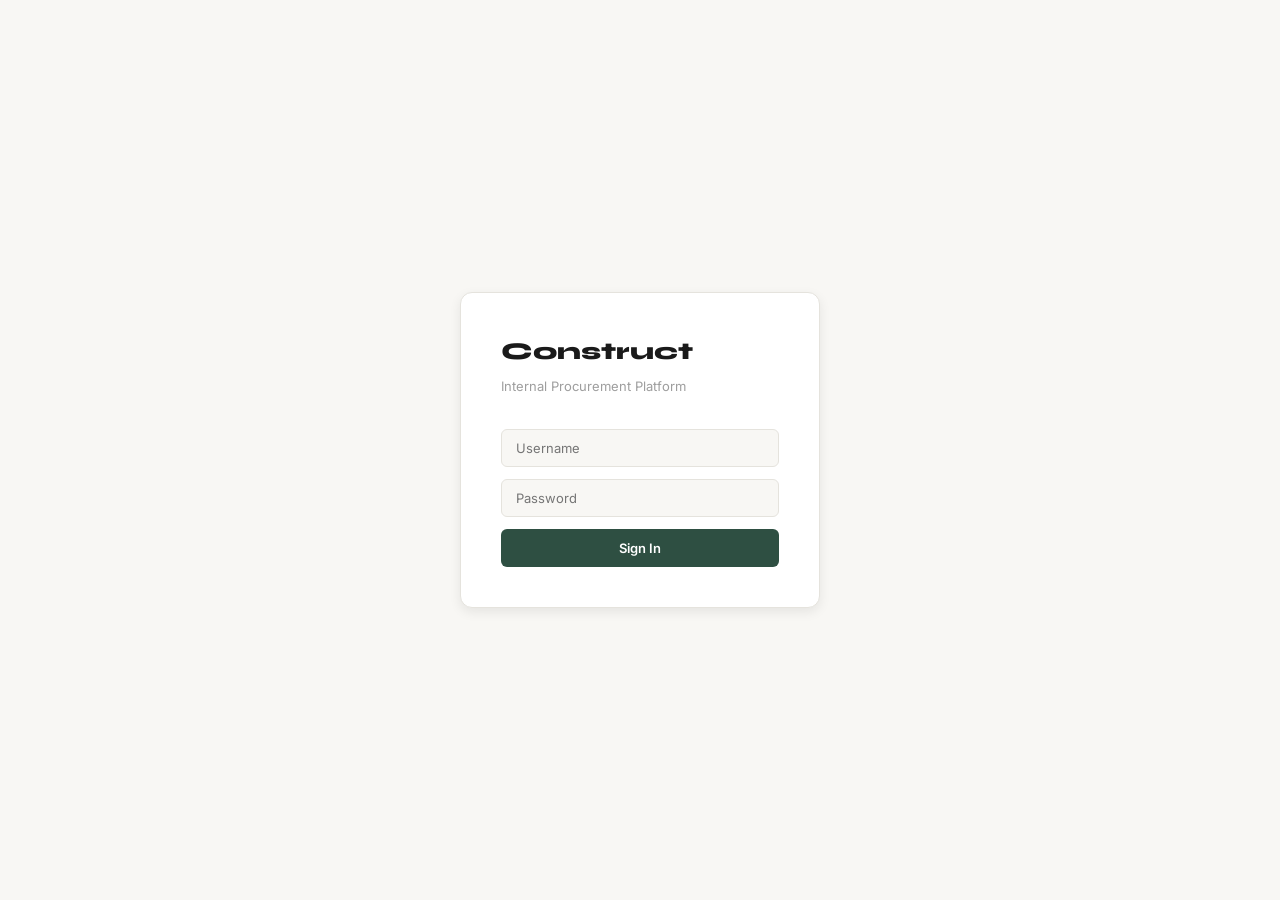
==== index.html @ 1d662315 "User changes" ====
<!DOCTYPE html>
<html lang="en">
<head>
    <meta charset="UTF-8">
    <meta name="viewport" content="width=device-width, initial-scale=1.0">
    <title>Projects — Construct</title>
    <link rel="stylesheet" href="styles.css">
    <link href="https://fonts.googleapis.com/css2?family=Inter:wght@300;400;500;600;700&family=Syne:wght@600;700;800&display=swap" rel="stylesheet">
    <link href="https://fonts.googleapis.com/css2?family=Material+Symbols+Outlined:opsz,wght,FILL,GRAD@20..48,100..700,0..1,-50..200" rel="stylesheet">
    <script src="auth.js"></script>
    <script src="toast.js"></script>
    <script src="api.js"></script>
    <script src="cart.js"></script>

</head>
<body>

    <div class="page-body">
        <div class="main-content" style="flex:1">
            <h1>Projects</h1>
            <div style="display:flex;gap:10px;margin-bottom:16px;align-items:center;justify-content:space-between">
                <div style="display:flex;gap:10px;align-items:center">
                    <select id="filter-status" onchange="loadProjects()" style="padding:7px 12px;border:1px solid var(--border);border-radius:6px;font-family:inherit;font-size:13px;background:var(--bg);color:var(--text-primary)">
                        <option value="">All Status</option>
                        <option value="Active">Active</option>
                        <option value="On Hold">On Hold</option>
                        <option value="Completed">Completed</option>
                    </select>
                    <select id="filter-priority" onchange="loadProjects()" style="padding:7px 12px;border:1px solid var(--border);border-radius:6px;font-family:inherit;font-size:13px;background:var(--bg);color:var(--text-primary)">
                        <option value="">All Priority</option>
                        <option value="High">High</option>
                        <option value="Medium">Medium</option>
                        <option value="Low">Low</option>
                    </select>
                    <select id="sort-projects" onchange="loadProjects()" style="padding:7px 12px;border:1px solid var(--border);border-radius:6px;font-family:inherit;font-size:13px;background:var(--bg);color:var(--text-primary)">
                        <option value="">Sort: Default</option>
                        <option value="priority-high">Priority: High First</option>
                        <option value="priority-low">Priority: Low First</option>
                        <option value="name">Name A-Z</option>
                        <option value="budget-high">Budget: High First</option>
                    </select>
                </div>
                <button class="add-btn" id="add-btn">+ New Project</button>
            </div>
            <div id="projects-container"></div>
        </div>
    </div>

    <!-- Add/Edit Project Modal -->
    <div class="modal-overlay" id="modal-overlay">
        <div class="modal" style="width:620px;max-width:95vw">
            <h2 id="modal-title">New Project</h2>
            
            <div style="display:grid;grid-template-columns:1fr 1fr;gap:10px">
                <input type="text" id="proj-name" placeholder="Project name">
                <input type="text" id="proj-clientName" placeholder="Client name">
                <input type="text" id="proj-location" placeholder="Site location">
                <div style="display:flex;gap:8px">
                    <select id="proj-status" style="flex:1">
                        <option value="">Status</option>
                        <option value="Active">Active</option>
                        <option value="On Hold">On Hold</option>
                        <option value="Completed">Completed</option>
                    </select>
                    <select id="proj-priority" style="flex:1">
                        <option value="">Priority</option>
                        <option value="High">High</option>
                        <option value="Medium">Medium</option>
                        <option value="Low">Low</option>
                    </select>
                </div>
                <div style="position:relative">
                    <span style="position:absolute;left:10px;top:50%;transform:translateY(-50%);color:var(--text-muted);font-size:13px;pointer-events:none">₹</span>
                    <input type="number" id="proj-budget" placeholder="Budget" style="padding-left:24px;width:100%">
                </div>
                <div style="position:relative">
                    <input type="number" id="proj-sft" placeholder="Area" style="padding-right:36px;width:100%">
                    <span style="position:absolute;right:10px;top:50%;transform:translateY(-50%);color:var(--text-muted);font-size:12px;pointer-events:none">sqft</span>
                </div>
                <div style="display:flex;flex-direction:column;gap:4px">
                    <label style="font-size:11px;color:var(--text-muted);font-weight:600;text-transform:uppercase;letter-spacing:0.06em">Start Date</label>
                    <input type="date" id="proj-startDate">
                </div>
                <div style="display:flex;flex-direction:column;gap:4px">
                    <label style="font-size:11px;color:var(--text-muted);font-weight:600;text-transform:uppercase;letter-spacing:0.06em">End Date</label>
                    <input type="date" id="proj-endDate">
                </div>
            </div>
    
            <div class="modal-buttons" style="margin-top:16px">
                <button id="delete-project-btn" class="delete-btn" style="display:none">Delete</button>
                <button id="cancel-btn">Cancel</button>
                <button id="confirm-btn">Create</button>
            </div>
        </div>
    </div>

    <!-- Manage Access Modal (admin only) -->
    <div class="modal-overlay" id="access-modal">
        <div class="modal" style="width:420px">
            <h2>Manage Access</h2>
            <p style="font-size:12.5px;color:var(--text-muted);margin-top:-6px">Who can see and work on this project.</p>
            <div id="access-user-list" style="max-height:320px;overflow-y:auto;display:flex;flex-direction:column;gap:6px"></div>
            <div class="modal-buttons">
                <button id="access-modal-close">Done</button>
            </div>
        </div>
    </div>

    <!-- Project Selector Modal -->
    <div class="modal-overlay" id="project-modal">
        <div class="modal">
            <h2>Select Project</h2>
            <div id="project-list-modal"></div>
            <div class="modal-buttons">
                <button id="project-modal-close">Close</button>
            </div>
        </div>
    </div>

    <script src="topbar.js"></script>
    <script>
        let editingId = null;
        document.getElementById('add-btn').style.display = isAdmin() ? '' : 'none';

        const statusColors = {
            'Active': '#4ecb71',
            'On Hold': '#f0a050',
            'Completed': '#8892a4'
        };

        const priorityColors = {
            'High': '#e05252',
            'Medium': '#f0a050',
            'Low': '#4ecb71'
        };

        async function loadProjects() {
    let response = await authFetch('https://construct-backend-production.up.railway.app/api/projects');
    let projects = await response.json();
    
    // Filter and sort first
    let statusFilter = document.getElementById('filter-status').value;
    let priorityFilter = document.getElementById('filter-priority').value;
    let sortValue = document.getElementById('sort-projects').value;
    if (statusFilter) projects = projects.filter(p => p.status === statusFilter);
    if (priorityFilter) projects = projects.filter(p => p.priority === priorityFilter);
    const priorityOrder = { 'High': 1, 'Medium': 2, 'Low': 3 };
    if (sortValue === 'priority-high') projects.sort((a, b) => (priorityOrder[a.priority] || 99) - (priorityOrder[b.priority] || 99));
    if (sortValue === 'priority-low') projects.sort((a, b) => (priorityOrder[b.priority] || 99) - (priorityOrder[a.priority] || 99));
    if (sortValue === 'name') projects.sort((a, b) => a.name.localeCompare(b.name));
    if (sortValue === 'budget-high') projects.sort((a, b) => (b.budget || 0) - (a.budget || 0));

    let container = document.getElementById('projects-container');
    container.innerHTML = '';

    if (projects.length === 0) {
        container.innerHTML = '<p style="color:var(--text-muted);padding:20px">No projects yet.</p>';
        return;
    }

    // Fetch all data in parallel for all projects
    let [allBoqResults, allConfirmedResults] = await Promise.all([
        Promise.all(projects.map(p => 
            authFetch(`https://construct-backend-production.up.railway.app/api/boq/${p.id}`).then(r => r.json())
        )),
        Promise.all(projects.map(p => 
            authFetch(`https://construct-backend-production.up.railway.app/api/confirmed-categories/${p.id}`).then(r => r.json())
        ))
    ]);

    projects.forEach(function(project, index) {
        let boqItems = allBoqResults[index];
        let confirmedItems = allConfirmedResults[index];
        
        let groups = {};
        boqItems.forEach(item => { let k = item.category || 'Other'; if (!groups[k]) groups[k] = true; });
        let totalCats = Object.keys(groups).length;
        let confirmedCatsCount = confirmedItems.length;
        let progress = totalCats > 0 ? Math.round((confirmedCatsCount / totalCats) * 100) : 0;

        // render card
        let card = document.createElement('div');
        card.style.cssText = `background:var(--surface);border:1px solid var(--border);border-radius:10px;padding:20px 24px;margin-bottom:10px;display:flex;align-items:center;justify-content:space-between;transition:all 0.2s;`;
        card.innerHTML = `
    <div style="flex:1;cursor:pointer" onclick="selectProject(${project.id}, '${project.name}')">
        <div style="display:flex;align-items:baseline;gap:10px;margin-bottom:8px">
            <div style="font-size:17px;font-weight:700;color:var(--text-primary);font-family:'Syne',sans-serif">${project.name}</div>
            ${project.clientName ? `<div style="font-size:13px;color:var(--text-muted)">${project.clientName}</div>` : ''}
        </div>

        <div style="display:flex;gap:6px;align-items:center;margin-bottom:10px;flex-wrap:wrap">
            <span style="font-size:11px;color:${statusColors[project.status] || 'var(--text-muted)'};background:${statusColors[project.status] || 'var(--text-muted)'}18;padding:3px 8px;border-radius:4px;font-weight:600">${project.status || '—'}</span>
            <span style="font-size:11px;color:${priorityColors[project.priority] || 'var(--text-muted)'};background:${priorityColors[project.priority] || 'var(--text-muted)'}18;padding:3px 8px;border-radius:4px;font-weight:600">${project.priority || '—'} Priority</span>
            ${project.location ? `<span style="font-size:12px;color:var(--text-muted)">· ${project.location}</span>` : ''}
        </div>

        <div style="display:flex;gap:24px;margin-bottom:12px">
            ${project.squareFootage ? `
                <div>
                    <div style="font-size:10px;font-weight:600;color:var(--text-muted);text-transform:uppercase;letter-spacing:0.06em;margin-bottom:2px">Area</div>
                    <div style="font-size:13.5px;font-weight:600;color:var(--text-primary)">${Number(project.squareFootage).toLocaleString('en-IN')} sqft</div>
                </div>` : ''}
            ${project.budget && !isVisualizer() ? `
                <div>
                    <div style="font-size:10px;font-weight:600;color:var(--text-muted);text-transform:uppercase;letter-spacing:0.06em;margin-bottom:2px">Budget</div>
                    <div style="font-size:13.5px;font-weight:600;color:var(--text-primary)">₹${Number(project.budget).toLocaleString('en-IN')}</div>
                </div>` : ''}
            ${project.startDate ? `
                <div>
                    <div style="font-size:10px;font-weight:600;color:var(--text-muted);text-transform:uppercase;letter-spacing:0.06em;margin-bottom:2px">Timeline</div>
                    <div style="font-size:13.5px;font-weight:600;color:var(--text-primary)">${project.startDate} → ${project.endDate || '?'}</div>
                </div>` : ''}
        </div>

        <div style="display:flex;align-items:center;gap:10px">
            <div style="flex:1;height:3px;background:var(--border);border-radius:99px;overflow:hidden">
                <div style="height:100%;width:${progress}%;background:var(--accent);border-radius:99px;transition:width 0.3s"></div>
            </div>
            <span style="font-size:11.5px;color:var(--text-muted);white-space:nowrap;font-weight:500">${confirmedCatsCount}/${totalCats} confirmed</span>
        </div>
    </div>

    <div style="display:flex;gap:8px;align-items:center;margin-left:20px;flex-shrink:0">
        <button onclick="event.stopPropagation(); viewBOQ(${project.id}, '${project.name}')"
            style="padding:8px 16px;border-radius:6px;border:1px solid var(--border);background:transparent;color:var(--text-secondary);font-size:12.5px;font-weight:500;cursor:pointer;font-family:inherit;transition:all 0.15s;white-space:nowrap"
            onmouseover="this.style.borderColor='var(--accent)';this.style.color='var(--accent)'"
            onmouseout="this.style.borderColor='var(--border)';this.style.color='var(--text-secondary)'">
            View BOQ
        </button>
        ${isAdmin() ? `
        <button onclick="event.stopPropagation(); openAccessModal(${project.id}, '${(project.name || '').replace(/'/g, "\\'")}')"
            style="padding:8px 16px;border-radius:6px;border:1px solid var(--border);background:transparent;color:var(--text-secondary);font-size:12.5px;font-weight:500;cursor:pointer;font-family:inherit;transition:all 0.15s;white-space:nowrap"
            onmouseover="this.style.borderColor='var(--accent)';this.style.color='var(--accent)'"
            onmouseout="this.style.borderColor='var(--border)';this.style.color='var(--text-secondary)'">
            Manage Access
        </button>` : ''}
        <button class="dots-btn" onclick="event.stopPropagation(); editProject(${project.id})">⋮</button>
    </div>
`;
        container.appendChild(card);
    });
}

        function selectProject(id, name) {
            localStorage.setItem('selectedProjectId', id);
            localStorage.setItem('selectedProjectName', name);
            window.location.href = 'project-detail.html';
        }

        function viewBOQ(id, name) {
            localStorage.setItem('selectedProjectId', id);
            localStorage.setItem('selectedProjectName', name);
            window.location.href = 'boq-detail.html';
        }

        async function openAccessModal(projectId, projectName) {
            let listEl = document.getElementById('access-user-list');
            listEl.innerHTML = '<p style="color:var(--text-muted);font-size:13px">Loading...</p>';
            document.getElementById('access-modal').classList.add('open');

            let [usersRes, assignedRes] = await Promise.all([
                authFetch(`${API}/api/users`),
                authFetch(`${API}/api/project-assignments/${projectId}`)
            ]);
            if (!usersRes.ok || !assignedRes.ok) {
                listEl.innerHTML = '<p style="color:var(--destructive);font-size:13px">Could not load access.</p>';
                return;
            }
            let users = await usersRes.json();
            let assigned = new Set(await assignedRes.json());

            listEl.innerHTML = users.map(u => `
                <label class="checkbox-item" style="cursor:pointer">
                    <input type="checkbox" data-username="${u.username}" ${assigned.has(u.username) ? 'checked' : ''}
                        onchange="toggleAccess(${projectId}, '${u.username}', this.checked)">
                    <span>${u.username} <span style="color:var(--text-muted);font-size:11px">(${u.role})</span></span>
                </label>
            `).join('') || '<p style="color:var(--text-muted);font-size:13px">No other users yet.</p>';
        }

        async function toggleAccess(projectId, username, shouldAssign) {
            if (shouldAssign) {
                await authFetch(`${API}/api/project-assignments`, {
                    method: 'POST',
                    headers: authHeaders(),
                    body: JSON.stringify({ projectId, username })
                });
                showToast(`${username} can now access this project`, 'success');
            } else {
                await authFetch(`${API}/api/project-assignments/${projectId}/${username}`, {
                    method: 'DELETE',
                    headers: authHeaders()
                });
                showToast(`${username} no longer has access`, 'info');
            }
        }

        document.getElementById('access-modal-close').addEventListener('click', function() {
            document.getElementById('access-modal').classList.remove('open');
            loadProjects();
        });

        async function editProject(id) {
            let response = await authFetch('https://construct-backend-production.up.railway.app/api/projects/' + id);
            let project = await response.json();
            editingId = id;
            document.getElementById('proj-name').value = project.name || '';
            document.getElementById('proj-location').value = project.location || '';
            document.getElementById('proj-status').value = project.status || '';
            document.getElementById('proj-priority').value = project.priority || '';
            document.getElementById('proj-clientName').value = project.clientName || '';
            document.getElementById('proj-budget').value = project.budget || '';
            document.getElementById('proj-startDate').value = project.startDate || '';
            document.getElementById('proj-endDate').value = project.endDate || '';
            document.getElementById('proj-sft').value = project.squareFootage || '';
            document.getElementById('modal-title').textContent = 'Edit Project';
            document.getElementById('confirm-btn').textContent = 'Save';
            document.getElementById('delete-project-btn').style.display = isAdmin() ? 'block' : 'none';
            modal.classList.add('open');
        }

        let modal = document.getElementById('modal-overlay');
        let addBtn = document.getElementById('add-btn');
        let cancelBtn = document.getElementById('cancel-btn');
        let confirmBtn = document.getElementById('confirm-btn');

        addBtn.addEventListener('click', function() {
    editingId = null;
    document.getElementById('proj-name').value = '';
    document.getElementById('proj-location').value = '';
    document.getElementById('proj-status').value = '';
    document.getElementById('proj-priority').value = '';
    document.getElementById('proj-clientName').value = '';
    document.getElementById('proj-budget').value = '';
    document.getElementById('proj-startDate').value = '';
    document.getElementById('proj-endDate').value = '';
    document.getElementById('proj-sft').value = '';
    document.getElementById('modal-title').textContent = 'New Project';
    document.getElementById('confirm-btn').textContent = 'Create';
    document.getElementById('delete-project-btn').style.display = 'none';
    modal.classList.add('open');
});

        cancelBtn.addEventListener('click', function() {
            modal.classList.remove('open');
            editingId = null;
        });

        confirmBtn.addEventListener('click', async function() {
            let name = document.getElementById('proj-name').value.trim();
            let location = document.getElementById('proj-location').value.trim();
            let status = document.getElementById('proj-status').value;
            let priority = document.getElementById('proj-priority').value;
            let clientName = document.getElementById('proj-clientName').value.trim();
let budget = document.getElementById('proj-budget').value;
let startDate = document.getElementById('proj-startDate').value;
let endDate = document.getElementById('proj-endDate').value;
let squareFootage = document.getElementById('proj-sft').value;
            if (name === '') {
                alert('Please enter a project name');
                return;
            }

            let project = { name, location, status, priority, clientName, budget: parseFloat(budget), startDate, endDate, squareFootage: parseFloat(squareFootage) };

            if (editingId) {
                await authFetch('https://construct-backend-production.up.railway.app/api/projects/' + editingId, {
                    method: 'PUT',
                    headers: { 'Content-Type': 'application/json' },
                    body: JSON.stringify(project)
                });
            } else {
                await authFetch('https://construct-backend-production.up.railway.app/api/projects', {
                    method: 'POST',
                    headers: { 'Content-Type': 'application/json' },
                    body: JSON.stringify(project)
                });
            }

            modal.classList.remove('open');
            editingId = null;
            loadProjects();
        });

        document.getElementById('delete-project-btn').addEventListener('click', async function() {
            if (confirm('Delete this project? This cannot be undone.')) {
                await authFetch('https://construct-backend-production.up.railway.app/api/projects/' + editingId, {
                    method: 'DELETE'
                });
                if (localStorage.getItem('selectedProjectId') == editingId) {
                    localStorage.removeItem('selectedProjectId');
                    localStorage.removeItem('selectedProjectName');
                }
                modal.classList.remove('open');
                editingId = null;
                loadProjects();
            }
        });

        loadProjects();
        updateCartCount();
    </script>
</body>
</html>
---- styles.css ----
/* ===== CONSTRUCT — Warm Studio Theme ===== */

@import url('https://fonts.googleapis.com/css2?family=Inter:wght@300;400;500;600;700&family=Syne:wght@600;700;800&display=swap');

/* ===== CSS Variables ===== */
:root {
    --bg: #F8F7F4;
    --surface: #FFFFFF;
    --surface-raised: #F2F0EB;
    --border: #E5E3DD;
    --border-subtle: #EDEBE6;
    --text-primary: #1A1A1A;
    --text-secondary: #6E6E6E;
    --text-muted: #9E9E9E;
    --accent: #2E4F42;
    --accent-hover: #243D33;
    --accent-glow: rgba(46, 79, 66, 0.1);
    --destructive: #C0392B;
    --destructive-hover: #A93226;
    --success: #6D8A72;
    --radius-sm: 4px;
    --radius-md: 6px;
    --radius-lg: 8px;
    --shadow-sm: 0 1px 2px rgba(0,0,0,0.06);
    --shadow-md: 0 4px 12px rgba(0,0,0,0.08);
    --shadow-lg: 0 20px 40px rgba(0,0,0,0.1);
}

/* ===== Reset ===== */
* {
    margin: 0;
    padding: 0;
    box-sizing: border-box;
}

body {
    font-family: 'Inter', -apple-system, BlinkMacSystemFont, sans-serif;
    font-size: 14px;
    line-height: 1.6;
    background: var(--bg);
    color: var(--text-primary);
    min-height: 100vh;
    -webkit-font-smoothing: antialiased;
}

/* ===== Global Topbar ===== */
.global-topbar {
    height: 60px;
    background: var(--surface);
    border-bottom: 1px solid var(--border);
    display: flex;
    align-items: center;
    padding: 0 28px;
    gap: 20px;
    position: sticky;
    top: 0;
    z-index: 100;
}

.global-topbar .logo {
    font-family: 'Syne', sans-serif;
    font-weight: 800;
    font-size: 19px;
    color: var(--text-primary);
    letter-spacing: -0.5px;
    flex-shrink: 0;
}

.search-box {
    flex: 1;
    max-width: 420px;
}

.search-box input {
    width: 100%;
    padding: 8px 14px;
    background: var(--bg);
    border: 1px solid var(--border);
    border-radius: var(--radius-md);
    font-size: 13px;
    color: var(--text-primary);
    font-family: inherit;
    outline: none;
    transition: border-color 0.15s;
}

.search-box input::placeholder {
    color: var(--text-muted);
}

.search-box input:focus {
    border-color: var(--accent);
}

/* ===== Nav Buttons ===== */
.nav-btn {
    padding: 7px 16px;
    border-radius: var(--radius-md);
    border: 1px solid var(--border);
    background: transparent;
    color: var(--text-secondary);
    text-decoration: none;
    font-size: 13px;
    font-weight: 500;
    font-family: inherit;
    cursor: pointer;
    display: inline-flex;
    align-items: center;
    gap: 6px;
    transition: all 0.15s;
    white-space: nowrap;
}

.nav-btn:hover {
    border-color: var(--accent);
    color: var(--text-primary);
}

.nav-btn.active {
    background: var(--accent);
    color: white;
    border-color: var(--accent);
}

.nav-btn.cart-btn {
    background: var(--accent);
    color: white;
    border-color: var(--accent);
    font-weight: 600;
}

.nav-btn.cart-btn:hover {
    background: var(--accent-hover);
    border-color: var(--accent-hover);
}

/* ===== Page Layout ===== */
.page-body {
    display: flex;
    min-height: calc(100vh - 60px);
}

.sidebar {
    width: 230px;
    flex-shrink: 0;
    background: var(--surface);
    border-right: 1px solid var(--border);
    padding: 24px 16px;
    display: flex;
    flex-direction: column;
    gap: 8px;
}

.main-content {
    flex: 1;
    padding: 32px;
    overflow-x: hidden;
}

.main-content h1 {
    font-family: 'Syne', sans-serif;
    font-size: 20px;
    font-weight: 700;
    color: var(--text-primary);
    margin-bottom: 24px;
    letter-spacing: -0.3px;
}

/* ===== Back Button ===== */
.back-btn {
    color: var(--text-muted);
    text-decoration: none;
    font-size: 12.5px;
    display: inline-flex;
    align-items: center;
    gap: 4px;
    transition: color 0.15s;
    margin-bottom: 4px;
}

.back-btn:hover {
    color: var(--accent);
}

/* ===== Add Button ===== */
.add-btn {
    background: var(--accent);
    color: white;
    border: none;
    padding: 9px 18px;
    border-radius: var(--radius-md);
    font-size: 13px;
    font-weight: 600;
    cursor: pointer;
    font-family: inherit;
    transition: all 0.15s;
    display: inline-flex;
    align-items: center;
    justify-content: center;
    gap: 6px;
}

.add-btn:hover {
    background: var(--accent-hover);
    box-shadow: 0 0 0 3px var(--accent-glow);
}

label.add-btn {
    cursor: pointer;
}

/* ===== Category Grid ===== */
.category-grid {
    display: grid;
    grid-template-columns: repeat(5, 1fr);
    gap: 14px;
}

.category-tile {
    background: var(--surface);
    border: 1px solid var(--border);
    border-radius: var(--radius-lg);
    padding: 22px 18px;
    cursor: pointer;
    text-align: left;
    transition: all 0.2s;
}

.category-tile:hover {
    border-color: var(--accent);
    box-shadow: 0 0 0 1px var(--accent), var(--shadow-md);
    transform: translateY(-2px);
}

.tile-title {
    font-size: 13.5px;
    font-weight: 600;
    color: var(--text-primary);
    margin-bottom: 7px;
}

.tile-desc {
    font-size: 11.5px;
    color: var(--text-muted);
    line-height: 1.55;
}

/* ===== Dots Button ===== */
.dots-btn {
    background: none;
    border: none;
    font-size: 18px;
    cursor: pointer;
    color: var(--text-muted);
    padding: 2px 6px;
    line-height: 1;
    flex-shrink: 0;
    border-radius: var(--radius-sm);
    transition: all 0.15s;
}

.dots-btn:hover {
    color: var(--text-primary);
    background: var(--surface-raised);
}

/* ===== List Table ===== */
.list-table {
    width: 100%;
    border-collapse: collapse;
    background: var(--surface);
    border-radius: var(--radius-lg);
    overflow: hidden;
    border: 1px solid var(--border);
}

.list-table th {
    padding: 11px 16px;
    text-align: left;
    font-size: 10.5px;
    font-weight: 600;
    text-transform: uppercase;
    letter-spacing: 0.08em;
    color: var(--text-muted);
    border-bottom: 1px solid var(--border);
    background: var(--bg);
}

.list-table td {
    padding: 13px 16px;
    font-size: 13px;
    color: var(--text-secondary);
    border-bottom: 1px solid var(--border-subtle);
}

.list-table tr:last-child td {
    border-bottom: none;
}

.list-table tr:hover td {
    background: var(--surface-raised);
    color: var(--text-primary);
}

/* ===== Modal ===== */
.modal-overlay {
    position: fixed;
    top: 0; left: 0;
    width: 100%; height: 100%;
    background: rgba(0,0,0,0.7);
    backdrop-filter: blur(4px);
    display: none;
    align-items: center;
    justify-content: center;
    z-index: 999;
}

.modal-overlay.open {
    display: flex;
}

.modal {
    background: var(--surface);
    border: 1px solid var(--border);
    border-radius: var(--radius-lg);
    padding: 32px;
    width: 600px;
    max-width: 95vw;
    display: flex;
    flex-direction: column;
    gap: 12px;
    box-shadow: var(--shadow-lg);
}

.modal h2 {
    font-family: 'Syne', sans-serif;
    font-size: 17px;
    font-weight: 700;
    color: var(--text-primary);
    letter-spacing: -0.2px;
}

.modal input,
.modal select,
.modal textarea {
    background: var(--bg);
    border: 1px solid var(--border);
    border-radius: var(--radius-md);
    padding: 10px 14px;
    font-size: 13px;
    color: var(--text-primary);
    font-family: inherit;
    outline: none;
    transition: border-color 0.15s;
    width: 100%;
}

.modal input::placeholder,
.modal textarea::placeholder {
    color: var(--text-muted);
}

.modal input:focus,
.modal select:focus,
.modal textarea:focus {
    border-color: var(--accent);
    box-shadow: 0 0 0 3px var(--accent-glow);
}

.modal select option {
    background: var(--surface);
    color: var(--text-primary);
}

/* Light theme input overrides */
.modal input,
.modal select,
.modal textarea {
    background: var(--bg);
}

.modal-buttons {
    display: flex;
    gap: 8px;
    justify-content: flex-end;
    margin-top: 4px;
}

.modal-buttons button {
    padding: 9px 20px;
    border-radius: var(--radius-md);
    font-size: 13px;
    font-weight: 500;
    cursor: pointer;
    border: none;
    font-family: inherit;
    transition: all 0.15s;
}

#cancel-btn, #pdf-cancel, #mapping-cancel, #project-modal-close {
    background: var(--surface-raised);
    color: var(--text-secondary);
    border: 1px solid var(--border);
}

#cancel-btn:hover, #pdf-cancel:hover, #mapping-cancel:hover, #project-modal-close:hover {
    background: var(--border);
    color: var(--text-primary);
}

#confirm-btn, #pdf-confirm, #mapping-confirm {
    background: var(--accent);
    color: white;
    font-weight: 600;
}

#confirm-btn:hover, #pdf-confirm:hover, #mapping-confirm:hover {
    background: var(--accent-hover);
    box-shadow: 0 0 0 3px var(--accent-glow);
}

.delete-btn {
    background: transparent !important;
    color: var(--destructive) !important;
    border: 1px solid var(--destructive) !important;
    margin-right: auto;
}

.delete-btn:hover {
    background: var(--destructive) !important;
    color: white !important;
}

/* ===== Supplier Form Grid ===== */
.supplier-form-grid {
    display: flex;
    gap: 20px;
}

.form-column {
    flex: 1;
    display: flex;
    flex-direction: column;
    gap: 10px;
}

/* ===== Checkbox Grid ===== */
.checkbox-grid {
    display: grid;
    grid-template-columns: 1fr 1fr;
    gap: 8px;
}

.checkbox-item {
    display: flex;
    align-items: center;
    gap: 8px;
    font-size: 12.5px;
    color: var(--text-secondary);
    cursor: pointer;
    padding: 6px 8px;
    border-radius: var(--radius-sm);
    transition: all 0.15s;
}

.checkbox-item:hover {
    background: var(--surface-raised);
    color: var(--text-primary);
}

.checkbox-item input[type="checkbox"] {
    width: 14px;
    height: 14px;
    accent-color: var(--accent);
    cursor: pointer;
    flex-shrink: 0;
    padding: 0;
    border: none;
}

/* ===== Filter Tabs (Sidebar) ===== */
.filter-tab {
    display: flex;
    flex-direction: column;
    align-items: center;
    justify-content: center;
    padding: 12px 6px;
    border-radius: var(--radius-md);
    border: 1px solid var(--border);
    background: var(--bg);
    color: var(--text-muted);
    font-size: 10.5px;
    font-weight: 500;
    cursor: pointer;
    font-family: inherit;
    text-align: center;
    transition: all 0.2s;
    line-height: 1.3;
}

.filter-tab:hover {
    border-color: var(--accent);
    color: var(--accent);
}

.filter-tab.active {
    background: var(--accent-glow);
    border-color: var(--accent);
    color: var(--accent);
}

.material-symbols-outlined {
    font-variation-settings: 'FILL' 0, 'wght' 200, 'GRAD' 0, 'opsz' 24;
    font-size: 22px !important;
    display: block;
    margin-bottom: 5px;
}

/* ===== Product Grid ===== */
.product-grid {
    display: grid;
    grid-template-columns: repeat(4, 1fr);
    gap: 16px;
}

/* ===== Product Tile Cards ===== */
.product-tile-card {
    background: var(--surface);
    border: 1px solid var(--border);
    border-radius: var(--radius-lg);
    overflow: hidden;
    display: flex;
    flex-direction: column;
    transition: all 0.2s;
}

.product-tile-card:hover {
    border-color: var(--accent);
    box-shadow: 0 0 0 1px var(--accent), var(--shadow-md);
    transform: translateY(-2px);
}

.product-tile-image {
    position: relative;
    width: 100%;
    height: 150px;
    background: var(--bg);
    display: flex;
    align-items: center;
    justify-content: center;
}

.product-tile-image img {
    width: 100%;
    height: 100%;
    object-fit: cover;
}

.product-tile-placeholder {
    font-size: 36px;
    opacity: 0.3;
}

.product-tile-dots {
    position: absolute;
    top: 6px;
    right: 6px;
    background: var(--surface);
    border: 1px solid var(--border);
    border-radius: 50%;
    width: 26px;
    height: 26px;
    display: flex;
    align-items: center;
    justify-content: center;
    box-shadow: var(--shadow-sm);
}

.product-tile-body {
    padding: 14px;
    display: flex;
    flex-direction: column;
    gap: 5px;
}

.product-tile-name {
    font-size: 13.5px;
    font-weight: 600;
    color: var(--text-primary);
    margin-bottom: 4px;
    white-space: nowrap;
    overflow: hidden;
    text-overflow: ellipsis;
}

.product-tile-row {
    display: flex;
    justify-content: space-between;
    font-size: 11.5px;
}

.product-tile-row span:first-child {
    color: var(--text-muted);
}

.product-tile-row span:last-child {
    color: var(--text-secondary);
    font-weight: 500;
    text-align: right;
    white-space: nowrap;
    overflow: hidden;
    text-overflow: ellipsis;
    max-width: 60%;
}

.product-tile-footer {
    display: flex;
    align-items: center;
    justify-content: space-between;
    margin-top: 8px;
    padding-top: 10px;
    border-top: 1px solid var(--border-subtle);
}

.product-tile-price {
    font-size: 15px;
    font-weight: 700;
    color: var(--accent);
}

/* ===== Add to Cart Button ===== */
.add-to-cart-btn {
    width: 28px;
    height: 28px;
    border-radius: 50%;
    background: var(--accent);
    color: white;
    border: none;
    font-size: 18px;
    cursor: pointer;
    display: flex;
    align-items: center;
    justify-content: center;
    line-height: 1;
    transition: all 0.15s;
    flex-shrink: 0;
}

.add-to-cart-btn:hover {
    background: var(--accent-hover);
    box-shadow: 0 0 0 3px var(--accent-glow);
    transform: scale(1.05);
}

/* ===== Cart Badge ===== */
#cart-count {
    color: --accent;
    font-size: 11px;
    font-weight: 700;
    padding: 1px 7px;
    border-radius: 99px;
}

/* ===== Catalog Button ===== */
.catalog-btn {
    display: block;
    width: 100%;
    margin-top: 10px;
    padding: 8px 14px;
    background: var(--accent);
    color: white;
    border: none;
    border-radius: var(--radius-md);
    font-size: 12.5px;
    font-weight: 600;
    cursor: pointer;
    font-family: inherit;
    transition: all 0.15s;
    text-align: center;
}

.catalog-btn:hover {
    background: var(--accent-hover);
}

/* ===== View Toggle ===== */
.view-toggle {
    display: flex;
    border: 1px solid var(--border);
    border-radius: var(--radius-md);
    overflow: hidden;
}

.view-toggle-btn {
    padding: 7px 14px;
    background: transparent;
    border: none;
    font-size: 12.5px;
    color: var(--text-muted);
    cursor: pointer;
    font-family: inherit;
    transition: all 0.15s;
}

.view-toggle-btn.active {
    background: var(--accent);
    color: white;
}

.view-toggle-btn:first-child {
    border-right: 1px solid var(--border);
}

/* ===== List Thumbnails ===== */
.list-thumb {
    width: 36px;
    height: 36px;
    border-radius: var(--radius-sm);
    object-fit: cover;
}

.list-thumb-placeholder {
    width: 36px;
    height: 36px;
    border-radius: var(--radius-sm);
    background: var(--bg);
    border: 1px solid var(--border);
    display: flex;
    align-items: center;
    justify-content: center;
    font-size: 16px;
    opacity: 0.4;
}

/* ===== Edit Button ===== */
.edit-btn {
    background: var(--surface-raised);
    color: var(--text-secondary);
    border: 1px solid var(--border);
    padding: 6px 12px;
    border-radius: var(--radius-sm);
    font-size: 12px;
    cursor: pointer;
    font-family: inherit;
    transition: all 0.15s;
}

.edit-btn:hover {
    color: var(--text-primary);
    border-color: var(--accent);
}

/* ===== Supplier / Product Meta ===== */
.supplier-name, .product-name {
    font-size: 15px;
    font-weight: 600;
    color: var(--text-primary);
    margin-bottom: 8px;
}

.supplier-meta, .product-meta {
    font-size: 12.5px;
    color: var(--text-muted);
    margin-bottom: 4px;
    line-height: 1.5;
}

/* ===== Scrollbar ===== */
::-webkit-scrollbar {
    width: 6px;
    height: 6px;
}

::-webkit-scrollbar-track {
    background: var(--bg);
}

::-webkit-scrollbar-thumb {
    background: var(--border);
    border-radius: 99px;
}

::-webkit-scrollbar-thumb:hover {
    background: var(--text-secondary);
}

        .boq-nav-btn {
            display: flex;
            align-items: center;
            gap: 8px;
            padding: 8px 12px;
            border-radius: var(--radius-md);
            border: none;
            background: transparent;
            color: var(--text-secondary);
            font-size: 13px;
            font-weight: 500;
            font-family: inherit;
            cursor: pointer;
            width: 100%;
            text-align: left;
            transition: all 0.15s;
        }

        .boq-nav-btn:hover {
            background: var(--surface-raised);
            color: var(--text-primary);
        }

        .boq-nav-btn.active {
            background: var(--accent-glow);
            color: var(--accent);
            font-weight: 600;
        }

        .boq-cat-btn {
            display: block;
            width: 100%;
            padding: 6px 10px;
            border-radius: var(--radius-sm);
            border: none;
            background: transparent;
            color: var(--text-muted);
            font-size: 12.5px;
            font-family: inherit;
            cursor: pointer;
            text-align: left;
            transition: all 0.15s;
            white-space: nowrap;
            overflow: hidden;
            text-overflow: ellipsis;
        }

        .boq-cat-btn:hover {
            background: var(--surface-raised);
            color: var(--text-primary);
        }

        .boq-cat-btn.active {
            color: var(--accent);
            font-weight: 600;
        }

        .boq-table th, .boq-table td {
            white-space: nowrap;
        }

        #summary-tfoot tr td,
        #category-tfoot tr td {
            padding: 12px 16px;
            font-size: 13px;
            color: var(--text-secondary);
        }

        input[type=number]::-webkit-inner-spin-button,
input[type=number]::-webkit-outer-spin-button {
    -webkit-appearance: none;
    margin: 0;
}
input[type=number] {
    -moz-appearance: textfield;
}

/* Toast notifications */
#toast-container {
    position: fixed;
    bottom: 24px;
    right: 24px;
    z-index: 9999;
    display: flex;
    flex-direction: column;
    gap: 8px;
    pointer-events: none;
}

.toast {
    padding: 12px 16px;
    border-radius: 8px;
    font-size: 13px;
    font-family: 'Inter', sans-serif;
    font-weight: 500;
    color: white;
    max-width: 320px;
    box-shadow: 0 4px 16px rgba(0,0,0,0.15);
    pointer-events: all;
    display: flex;
    align-items: center;
    gap: 10px;
    animation: toast-in 0.25s ease;
    cursor: pointer;
}

.toast.success { background: #2E4F42; }
.toast.error { background: #C0392B; }
.toast.info { background: #1a1a1a; }
.toast.warning { background: #8A6A2E; }

@keyframes toast-in {
    from { opacity: 0; transform: translateY(12px); }
    to { opacity: 1; transform: translateY(0); }
}

@keyframes toast-out {
    from { opacity: 1; transform: translateY(0); }
    to { opacity: 0; transform: translateY(12px); }
}

/* Top progress bar */
#progress-bar {
    position: fixed;
    top: 0;
    left: 0;
    height: 2px;
    background: var(--accent);
    z-index: 9999;
    transition: width 0.3s ease;
    width: 0%;
}

@keyframes spin {
    to { transform: rotate(360deg); }
}
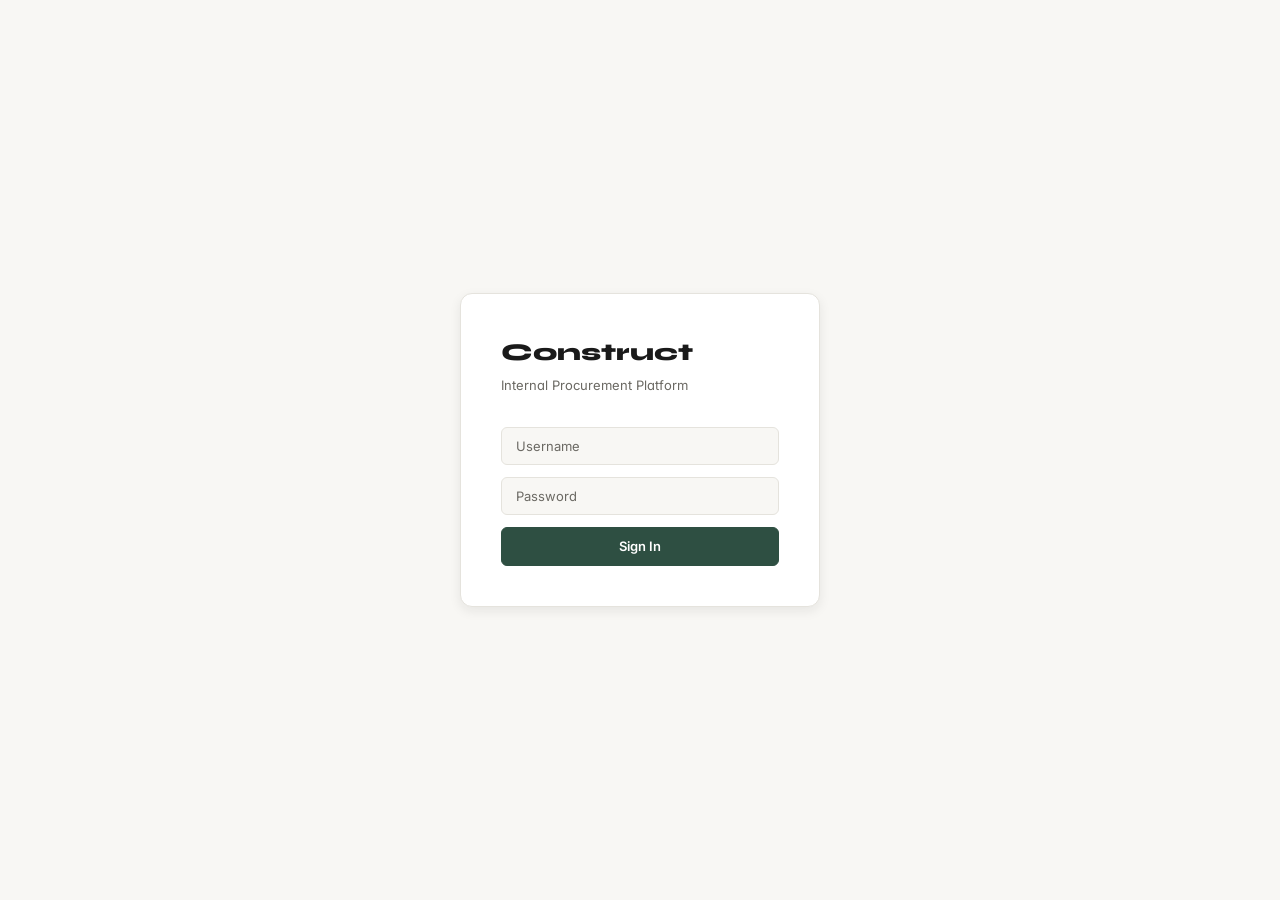
==== commit 4ae44f9d: "Rebuild shared styles, app shell, toasts and in-app dialogs Co-Authored-By: Claude Opus 5.5 <noreply" ====
--- a/index.html
+++ b/index.html
@@ -4,13 +4,14 @@
     <meta charset="UTF-8">
     <meta name="viewport" content="width=device-width, initial-scale=1.0">
     <title>Projects — Construct</title>
-    <link rel="stylesheet" href="styles.css">
+    <link rel="stylesheet" href="styles.css?v=2">
     <link href="https://fonts.googleapis.com/css2?family=Inter:wght@300;400;500;600;700&family=Syne:wght@600;700;800&display=swap" rel="stylesheet">
     <link href="https://fonts.googleapis.com/css2?family=Material+Symbols+Outlined:opsz,wght,FILL,GRAD@20..48,100..700,0..1,-50..200" rel="stylesheet">
-    <script src="auth.js"></script>
-    <script src="toast.js"></script>
-    <script src="api.js"></script>
-    <script src="cart.js"></script>
+    <script src="auth.js?v=2"></script>
+    <script src="toast.js?v=2"></script>
+    <script src="ui.js?v=2"></script>
+    <script src="api.js?v=2"></script>
+    <script src="cart.js?v=2"></script>
 
 </head>
 <body>
@@ -106,19 +107,9 @@
             </div>
         </div>
     </div>
-
-    <!-- Project Selector Modal -->
-    <div class="modal-overlay" id="project-modal">
-        <div class="modal">
-            <h2>Select Project</h2>
-            <div id="project-list-modal"></div>
-            <div class="modal-buttons">
-                <button id="project-modal-close">Close</button>
-            </div>
-        </div>
-    </div>
-
-    <script src="topbar.js"></script>
+    </div>
+
+    <script src="topbar.js?v=2"></script>
     <script>
         let editingId = null;
         document.getElementById('add-btn').style.display = isAdmin() ? '' : 'none';
@@ -358,7 +349,7 @@
 let endDate = document.getElementById('proj-endDate').value;
 let squareFootage = document.getElementById('proj-sft').value;
             if (name === '') {
-                alert('Please enter a project name');
+                showToast('Please enter a project name', 'error');
                 return;
             }
 
@@ -384,7 +375,7 @@
         });
 
         document.getElementById('delete-project-btn').addEventListener('click', async function() {
-            if (confirm('Delete this project? This cannot be undone.')) {
+            if (await uiConfirm('Delete this project? This cannot be undone.')) {
                 await authFetch('https://construct-backend-production.up.railway.app/api/projects/' + editingId, {
                     method: 'DELETE'
                 });
--- a/styles.css
+++ b/styles.css
@@ -1,529 +1,737 @@
-/* ===== CONSTRUCT — Warm Studio Theme ===== */
-
-@import url('https://fonts.googleapis.com/css2?family=Inter:wght@300;400;500;600;700&family=Syne:wght@600;700;800&display=swap');
-
-/* ===== CSS Variables ===== */
+/* =====================================================================
+   CONSTRUCT — Warm Studio
+   One stylesheet for every page. Tokens first, then base, shell,
+   components, page patterns, motion and the phone layout.
+   ===================================================================== */
+
+@import url('https://fonts.googleapis.com/css2?family=Inter:wght@400;500;600;700&family=Syne:wght@600;700;800&display=swap');
+
+/* ===== Tokens ===== */
 :root {
+    /* Surfaces */
     --bg: #F8F7F4;
     --surface: #FFFFFF;
     --surface-raised: #F2F0EB;
+    --surface-sunken: #EEECE6;
     --border: #E5E3DD;
     --border-subtle: #EDEBE6;
+    --border-strong: #D3D0C8;
+
+    /* Text — every text token passes 4.5:1 on --bg, --surface and --surface-raised */
     --text-primary: #1A1A1A;
-    --text-secondary: #6E6E6E;
-    --text-muted: #9E9E9E;
+    --text-secondary: #5F5D58;
+    --text-muted: #6B6963;
+    --text-faint: #A19E97; /* icons and decoration only, never text */
+
+    /* Brand */
     --accent: #2E4F42;
     --accent-hover: #243D33;
-    --accent-glow: rgba(46, 79, 66, 0.1);
-    --destructive: #C0392B;
-    --destructive-hover: #A93226;
-    --success: #6D8A72;
+    --accent-soft: #E6ECE8;
+    --accent-glow: rgba(46, 79, 66, 0.12);
+
+    /* Status */
+    --destructive: #B3362B;
+    --destructive-hover: #962C23;
+    --destructive-soft: #F7E6E3;
+    --success: #355E45;
+    --success-soft: #E4EEE7;
+    --warning: #7A5C22;
+    --warning-soft: #F5EDDC;
+    --info: #3B5470;
+    --info-soft: #E5EBF2;
+
+    /* Type */
+    --font-sans: 'Inter', -apple-system, BlinkMacSystemFont, 'Segoe UI', sans-serif;
+    --font-display: 'Syne', 'Inter', sans-serif;
+    --fs-12: 12px;
+    --fs-13: 13px;
+    --fs-14: 14px;
+    --fs-16: 16px;
+    --fs-20: 20px;
+    --fs-24: 24px;
+    --fs-28: 28px;
+
+    /* Space (4px grid) */
+    --sp-1: 4px;
+    --sp-2: 8px;
+    --sp-3: 12px;
+    --sp-4: 16px;
+    --sp-5: 20px;
+    --sp-6: 24px;
+    --sp-8: 32px;
+
+    /* Shape & depth */
     --radius-sm: 4px;
     --radius-md: 6px;
     --radius-lg: 8px;
-    --shadow-sm: 0 1px 2px rgba(0,0,0,0.06);
-    --shadow-md: 0 4px 12px rgba(0,0,0,0.08);
-    --shadow-lg: 0 20px 40px rgba(0,0,0,0.1);
-}
-
-/* ===== Reset ===== */
-* {
+    --radius-xl: 12px;
+    --shadow-sm: 0 1px 2px rgba(26, 26, 26, 0.06);
+    --shadow-md: 0 4px 12px rgba(26, 26, 26, 0.08);
+    --shadow-lg: 0 16px 40px rgba(26, 26, 26, 0.14);
+
+    /* Motion */
+    --ease-out: cubic-bezier(0.23, 1, 0.32, 1);
+    --ease-in-out: cubic-bezier(0.77, 0, 0.175, 1);
+    --ease-drawer: cubic-bezier(0.32, 0.72, 0, 1);
+    --dur-press: 140ms;
+    --dur-fast: 150ms;
+    --dur-base: 200ms;
+    --dur-slow: 280ms;
+
+    /* Layout */
+    --sidebar-w: 216px;
+    --sidebar-w-collapsed: 60px;
+    --mobile-bar-h: 56px;
+
+    color-scheme: light;
+}
+
+/* ===== Reset & base ===== */
+*, *::before, *::after {
     margin: 0;
     padding: 0;
     box-sizing: border-box;
 }
 
+html { -webkit-text-size-adjust: 100%; }
+
 body {
-    font-family: 'Inter', -apple-system, BlinkMacSystemFont, sans-serif;
-    font-size: 14px;
-    line-height: 1.6;
+    font-family: var(--font-sans);
+    font-size: var(--fs-14);
+    line-height: 1.55;
     background: var(--bg);
     color: var(--text-primary);
     min-height: 100vh;
     -webkit-font-smoothing: antialiased;
-}
-
-/* ===== Global Topbar ===== */
-.global-topbar {
-    height: 60px;
-    background: var(--surface);
-    border-bottom: 1px solid var(--border);
+    -webkit-tap-highlight-color: transparent;
+    font-feature-settings: 'cv11', 'ss01';
+}
+
+/* Figures line up in every table, total and input */
+table, input, .num, .tnum { font-variant-numeric: tabular-nums; }
+
+::selection { background: var(--accent-soft); color: var(--accent-hover); }
+
+a { color: inherit; }
+
+img { max-width: 100%; }
+
+h1 {
+    font-family: var(--font-display);
+    font-size: var(--fs-20);
+    font-weight: 700;
+    letter-spacing: -0.01em;
+    line-height: 1.25;
+    text-wrap: balance;
+}
+
+h2, h3 { text-wrap: balance; }
+
+/* Visible keyboard focus everywhere; mouse clicks stay quiet */
+:focus { outline: none; }
+:focus-visible {
+    outline: 2px solid var(--accent);
+    outline-offset: 2px;
+    border-radius: var(--radius-sm);
+}
+
+/* ===== Form controls (base; classes and inline styles still win) ===== */
+:where(input:not([type=checkbox]):not([type=radio]):not([type=file]):not([type=range]):not([type=color]), select, textarea) {
+    font-family: inherit;
+    font-size: var(--fs-13);
+    color: var(--text-primary);
+    background: var(--surface);
+    border: 1px solid var(--border);
+    border-radius: var(--radius-md);
+    padding: 8px 12px;
+    transition: border-color var(--dur-fast) ease, box-shadow var(--dur-fast) ease;
+}
+.modal :where(input:not([type=checkbox]):not([type=radio]):not([type=file]), select),
+.search-box input, .field :where(input, select) { min-height: 38px; }
+:where(textarea) { min-height: 72px; resize: vertical; line-height: 1.5; }
+:where(select) {
+    appearance: none;
+    -webkit-appearance: none;
+    padding-right: 32px;
+    background-image: url("data:image/svg+xml,%3Csvg xmlns='http://www.w3.org/2000/svg' width='12' height='12' viewBox='0 0 24 24' fill='none' stroke='%236B6963' stroke-width='2.2' stroke-linecap='round' stroke-linejoin='round'%3E%3Cpath d='M6 9l6 6 6-6'/%3E%3C/svg%3E");
+    background-repeat: no-repeat;
+    background-position: right 10px center;
+    cursor: pointer;
+}
+input::placeholder, textarea::placeholder { color: var(--text-muted); opacity: 1; }
+input:focus, select:focus, textarea:focus {
+    border-color: var(--accent) !important;
+    box-shadow: 0 0 0 3px var(--accent-glow);
+    outline: none;
+}
+input:disabled, select:disabled, textarea:disabled,
+button:disabled { cursor: not-allowed; opacity: 0.55; }
+
+input[type=checkbox], input[type=radio] { accent-color: var(--accent); width: 16px; height: 16px; cursor: pointer; }
+
+input[type=number]::-webkit-inner-spin-button,
+input[type=number]::-webkit-outer-spin-button { -webkit-appearance: none; margin: 0; }
+input[type=number] { -moz-appearance: textfield; }
+input[type=search]::-webkit-search-cancel-button { -webkit-appearance: none; }
+
+label { cursor: pointer; }
+
+.field { display: flex; flex-direction: column; gap: 6px; }
+.field-label {
+    font-size: var(--fs-12);
+    font-weight: 600;
+    color: var(--text-secondary);
+}
+
+/* ===== App shell (sidebar is injected by topbar.js) ===== */
+html, body { height: 100%; }
+body.sb-body { margin: 0; display: flex; overflow: hidden; }
+
+.sb-sidebar {
+    width: var(--sidebar-w);
+    flex-shrink: 0;
+    height: 100vh;
+    height: 100dvh;
+    background: var(--surface);
+    border-right: 1px solid var(--border);
+    display: flex;
+    flex-direction: column;
+    overflow: hidden;
+    transition: width var(--dur-base) var(--ease-out);
+    z-index: 200;
+}
+.sb-sidebar.collapsed { width: var(--sidebar-w-collapsed); }
+
+.sb-sidebar-header {
+    display: flex; align-items: center; gap: 10px;
+    padding: 16px 14px; height: 60px;
+    border-bottom: 1px solid var(--border); flex-shrink: 0;
+}
+.sb-brand {
+    display: flex; align-items: center; gap: 10px;
+    text-decoration: none; color: var(--text-primary);
+    border-radius: var(--radius-md);
+    min-width: 0;
+}
+.sb-logo-mark {
+    width: 30px; height: 30px; flex-shrink: 0;
+    background: var(--accent); border-radius: 8px;
+    display: flex; align-items: center; justify-content: center;
+    color: #fff; font-family: var(--font-display); font-weight: 800; font-size: 15px;
+}
+.sb-logo-text {
+    font-family: var(--font-display); font-weight: 800; font-size: 17px;
+    letter-spacing: -0.01em; white-space: nowrap;
+}
+.sb-sidebar.collapsed .sb-logo-text { display: none; }
+
+.sb-nav { flex: 1; overflow-y: auto; padding: 10px; display: flex; flex-direction: column; gap: 2px; }
+.sb-nav-link {
+    display: flex; align-items: center; gap: 12px;
+    min-height: 38px; padding: 8px 10px; border-radius: var(--radius-md);
+    color: var(--text-secondary); text-decoration: none;
+    font-size: var(--fs-14); font-weight: 500;
+    white-space: nowrap; overflow: hidden;
+    border: none; background: none; cursor: pointer; width: 100%; text-align: left;
+    font-family: inherit;
+    transition: background-color var(--dur-fast) ease, color var(--dur-fast) ease;
+}
+.sb-nav-link.active { background: var(--accent-soft); color: var(--accent); font-weight: 600; }
+.sb-nav-link svg { flex-shrink: 0; width: 18px; height: 18px; }
+.sb-sidebar.collapsed .sb-nav-link { justify-content: center; padding: 8px; }
+.sb-nav-label { flex: 1; }
+.sb-sidebar.collapsed .sb-nav-label { display: none; }
+.sb-cart-badge {
+    background: var(--accent); color: #fff; font-size: var(--fs-12); font-weight: 600;
+    border-radius: 99px; padding: 0 7px; min-width: 20px; text-align: center; line-height: 20px;
+    flex-shrink: 0;
+}
+.sb-cart-badge[data-count="0"] { background: var(--surface-sunken); color: var(--text-muted); }
+.sb-sidebar.collapsed .sb-cart-badge { display: none; }
+
+.sb-sidebar-footer {
+    border-top: 1px solid var(--border); padding: 10px; flex-shrink: 0;
+    display: flex; flex-direction: column; gap: 2px;
+}
+.sb-collapse-btn {
+    display: flex; align-items: center; justify-content: center;
+    width: 28px; height: 28px; border-radius: var(--radius-md);
+    border: 1px solid var(--border); background: var(--surface);
+    color: var(--text-muted); cursor: pointer; flex-shrink: 0;
+    margin-left: auto;
+    transition: color var(--dur-fast) ease, border-color var(--dur-fast) ease;
+}
+.sb-collapse-btn svg { transition: transform var(--dur-base) var(--ease-out); }
+.sb-sidebar.collapsed .sb-collapse-btn { margin: 0 auto; }
+.sb-sidebar.collapsed .sb-collapse-btn svg { transform: rotate(180deg); }
+
+.sb-main-wrapper { flex: 1; min-width: 0; height: 100vh; height: 100dvh; overflow-y: auto; }
+.sb-main-wrapper > .page-body { min-height: 100%; }
+
+/* Phone app bar + drawer (shown below 768px) */
+.sb-mobile-bar { display: none; }
+.sb-scrim { display: none; }
+
+/* ===== Page layout ===== */
+.page-body {
+    display: flex;
+    min-height: 100vh;
+}
+
+/* Secondary column used by catalog, BOQ and project pages */
+.sidebar {
+    width: 216px;
+    flex-shrink: 0;
+    background: var(--surface);
+    border-right: 1px solid var(--border);
+    padding: 20px 12px;
+    display: flex;
+    flex-direction: column;
+    gap: 8px;
+}
+
+.main-content {
+    flex: 1;
+    min-width: 0;
+    padding: 28px 32px 48px;
+}
+
+.main-content h1 { margin-bottom: 20px; }
+
+.page-header {
     display: flex;
     align-items: center;
-    padding: 0 28px;
-    gap: 20px;
-    position: sticky;
-    top: 0;
-    z-index: 100;
-}
-
-.global-topbar .logo {
-    font-family: 'Syne', sans-serif;
-    font-weight: 800;
-    font-size: 19px;
-    color: var(--text-primary);
-    letter-spacing: -0.5px;
-    flex-shrink: 0;
-}
-
-.search-box {
-    flex: 1;
-    max-width: 420px;
-}
-
-.search-box input {
-    width: 100%;
-    padding: 8px 14px;
-    background: var(--bg);
-    border: 1px solid var(--border);
-    border-radius: var(--radius-md);
-    font-size: 13px;
-    color: var(--text-primary);
-    font-family: inherit;
-    outline: none;
-    transition: border-color 0.15s;
-}
-
-.search-box input::placeholder {
-    color: var(--text-muted);
-}
-
-.search-box input:focus {
-    border-color: var(--accent);
-}
-
-/* ===== Nav Buttons ===== */
-.nav-btn {
-    padding: 7px 16px;
-    border-radius: var(--radius-md);
-    border: 1px solid var(--border);
-    background: transparent;
+    justify-content: space-between;
+    gap: var(--sp-4);
+    flex-wrap: wrap;
+    margin-bottom: 20px;
+}
+.page-header h1 { margin-bottom: 0; }
+.page-subtitle { font-size: var(--fs-13); color: var(--text-muted); margin-top: 2px; }
+
+.back-btn {
     color: var(--text-secondary);
     text-decoration: none;
-    font-size: 13px;
-    font-weight: 500;
-    font-family: inherit;
-    cursor: pointer;
+    font-size: var(--fs-13);
     display: inline-flex;
     align-items: center;
     gap: 6px;
-    transition: all 0.15s;
-    white-space: nowrap;
-}
-
-.nav-btn:hover {
-    border-color: var(--accent);
-    color: var(--text-primary);
-}
-
-.nav-btn.active {
-    background: var(--accent);
-    color: white;
-    border-color: var(--accent);
-}
-
-.nav-btn.cart-btn {
-    background: var(--accent);
-    color: white;
-    border-color: var(--accent);
-    font-weight: 600;
-}
-
-.nav-btn.cart-btn:hover {
-    background: var(--accent-hover);
-    border-color: var(--accent-hover);
-}
-
-/* ===== Page Layout ===== */
-.page-body {
-    display: flex;
-    min-height: calc(100vh - 60px);
-}
-
-.sidebar {
-    width: 230px;
-    flex-shrink: 0;
-    background: var(--surface);
-    border-right: 1px solid var(--border);
-    padding: 24px 16px;
-    display: flex;
-    flex-direction: column;
-    gap: 8px;
-}
-
-.main-content {
-    flex: 1;
-    padding: 32px;
-    overflow-x: hidden;
-}
-
-.main-content h1 {
-    font-family: 'Syne', sans-serif;
-    font-size: 20px;
-    font-weight: 700;
-    color: var(--text-primary);
-    margin-bottom: 24px;
-    letter-spacing: -0.3px;
-}
-
-/* ===== Back Button ===== */
-.back-btn {
-    color: var(--text-muted);
-    text-decoration: none;
-    font-size: 12.5px;
-    display: inline-flex;
-    align-items: center;
-    gap: 4px;
-    transition: color 0.15s;
-    margin-bottom: 4px;
-}
-
-.back-btn:hover {
-    color: var(--accent);
-}
-
-/* ===== Add Button ===== */
-.add-btn {
-    background: var(--accent);
-    color: white;
-    border: none;
-    padding: 9px 18px;
+    min-height: 32px;
+    padding: 4px 6px;
+    margin-left: -6px;
     border-radius: var(--radius-md);
-    font-size: 13px;
-    font-weight: 600;
-    cursor: pointer;
-    font-family: inherit;
-    transition: all 0.15s;
+    transition: color var(--dur-fast) ease, background-color var(--dur-fast) ease;
+}
+
+/* ===== Buttons ===== */
+.btn, .add-btn, .nav-btn, .edit-btn, .catalog-btn, .modal-buttons button, .tasks-toggle-btn, .view-toggle-btn {
+    -webkit-user-select: none;
+    user-select: none;
+    touch-action: manipulation;
+}
+
+.btn, .add-btn, .catalog-btn {
     display: inline-flex;
     align-items: center;
     justify-content: center;
     gap: 6px;
-}
-
-.add-btn:hover {
-    background: var(--accent-hover);
-    box-shadow: 0 0 0 3px var(--accent-glow);
-}
-
-label.add-btn {
+    min-height: 36px;
+    padding: 8px 16px;
+    border-radius: var(--radius-md);
+    border: 1px solid transparent;
+    font-family: inherit;
+    font-size: var(--fs-13);
+    font-weight: 600;
+    line-height: 1.2;
+    text-decoration: none;
+    white-space: nowrap;
     cursor: pointer;
-}
-
-/* ===== Category Grid ===== */
+    transition: background-color var(--dur-fast) ease, border-color var(--dur-fast) ease,
+                color var(--dur-fast) ease, box-shadow var(--dur-fast) ease,
+                transform var(--dur-press) var(--ease-out);
+}
+
+/* Primary */
+.btn-primary, .add-btn, .catalog-btn {
+    background: var(--accent);
+    color: #fff;
+    border-color: var(--accent);
+}
+label.add-btn { cursor: pointer; }
+.catalog-btn { display: flex; width: 100%; margin-top: 10px; }
+
+/* Secondary */
+.btn-secondary, .edit-btn, .nav-btn {
+    background: var(--surface);
+    color: var(--text-primary);
+    border: 1px solid var(--border);
+}
+.edit-btn, .nav-btn {
+    display: inline-flex; align-items: center; justify-content: center; gap: 6px;
+    min-height: 32px; padding: 6px 12px;
+    border-radius: var(--radius-md);
+    font-family: inherit; font-size: var(--fs-13); font-weight: 500;
+    text-decoration: none; white-space: nowrap; cursor: pointer;
+    transition: background-color var(--dur-fast) ease, border-color var(--dur-fast) ease,
+                color var(--dur-fast) ease, transform var(--dur-press) var(--ease-out);
+}
+.nav-btn.active, .nav-btn.cart-btn { background: var(--accent); color: #fff; border-color: var(--accent); }
+
+/* Quiet */
+.btn-ghost { background: transparent; color: var(--text-secondary); border-color: transparent; }
+
+/* Danger */
+.btn-danger { background: var(--destructive); color: #fff; border-color: var(--destructive); }
+.btn-danger-outline, .delete-btn {
+    background: transparent !important;
+    color: var(--destructive) !important;
+    border: 1px solid var(--destructive) !important;
+}
+.modal-buttons .delete-btn { margin-right: auto; }
+
+.btn-sm { min-height: 30px; padding: 5px 10px; font-size: var(--fs-12); }
+.btn-block { width: 100%; }
+
+/* Icon-only buttons: 32px visual, 40px hit area via padding where space allows */
+.icon-btn, .dots-btn {
+    display: inline-flex; align-items: center; justify-content: center;
+    width: 32px; height: 32px; padding: 0;
+    border: none; background: transparent;
+    border-radius: var(--radius-md);
+    color: var(--text-muted);
+    cursor: pointer; flex-shrink: 0;
+    font-size: 18px; line-height: 1;
+    transition: background-color var(--dur-fast) ease, color var(--dur-fast) ease, transform var(--dur-press) var(--ease-out);
+}
+.icon-btn svg, .dots-btn svg { width: 18px; height: 18px; }
+
+/* Pressed feedback on everything pressable */
+.btn:active, .add-btn:active, .catalog-btn:active, .edit-btn:active, .nav-btn:active,
+.icon-btn:active, .dots-btn:active, .modal-buttons button:active, .add-to-cart-btn:active,
+.view-toggle-btn:active, .tasks-toggle-btn:active, .sb-collapse-btn:active, .filter-tab:active {
+    transform: scale(0.97);
+}
+
+/* Hover only where a real pointer exists, so taps on site don't leave stuck states */
+@media (hover: hover) and (pointer: fine) {
+    .sb-nav-link:hover { background: var(--surface-raised); color: var(--text-primary); }
+    .sb-nav-link.active:hover { background: var(--accent-soft); color: var(--accent); }
+    .sb-collapse-btn:hover { color: var(--text-primary); border-color: var(--border-strong); }
+    .back-btn:hover { color: var(--accent); background: var(--accent-soft); }
+    .btn-primary:hover, .add-btn:hover, .catalog-btn:hover, .nav-btn.active:hover, .nav-btn.cart-btn:hover {
+        background: var(--accent-hover); border-color: var(--accent-hover);
+    }
+    .btn-secondary:hover, .edit-btn:hover, .nav-btn:not(.active):not(.cart-btn):hover {
+        border-color: var(--border-strong); background: var(--surface-raised);
+    }
+    .btn-ghost:hover { background: var(--surface-raised); color: var(--text-primary); }
+    .btn-danger:hover { background: var(--destructive-hover); border-color: var(--destructive-hover); }
+    .btn-danger-outline:hover, .delete-btn:hover { background: var(--destructive) !important; color: #fff !important; }
+    .icon-btn:hover, .dots-btn:hover { background: var(--surface-raised); color: var(--text-primary); }
+    .category-tile:hover, .product-tile-card:hover, .card-link:hover { border-color: var(--border-strong); box-shadow: var(--shadow-md); }
+    .list-table tbody tr:hover td { background: var(--bg); }
+    .checkbox-item:hover { background: var(--surface-raised); color: var(--text-primary); }
+    .filter-tab:hover { border-color: var(--accent); color: var(--accent); }
+    .add-to-cart-btn:hover { background: var(--accent-hover); }
+    .view-toggle-btn:not(.active):hover { color: var(--text-primary); background: var(--surface-raised); }
+    .menu-item:hover, .dropdown-item:hover { background: var(--surface-raised); }
+    .boq-nav-btn:hover, .boq-cat-btn:hover { background: var(--surface-raised); color: var(--text-primary); }
+    .hover-accent:hover { color: var(--accent) !important; border-color: var(--accent) !important; }
+    .hover-danger:hover { color: var(--destructive) !important; border-color: var(--destructive) !important; }
+    .hover-raise:hover { border-color: var(--border-strong) !important; box-shadow: var(--shadow-md); }
+    .hover-bg:hover { background: var(--surface-raised) !important; }
+    .link-btn:hover { color: var(--accent-hover); text-decoration: underline; }
+}
+
+.link-btn {
+    background: none; border: none; padding: 0;
+    font: inherit; font-weight: 600; color: var(--accent);
+    cursor: pointer; text-underline-offset: 3px;
+}
+
+/* ===== Search ===== */
+.search-box { flex: 1; max-width: 360px; position: relative; }
+.search-box input {
+    width: 100%;
+    padding-left: 34px;
+    background: var(--surface) url("data:image/svg+xml,%3Csvg xmlns='http://www.w3.org/2000/svg' width='16' height='16' viewBox='0 0 24 24' fill='none' stroke='%236B6963' stroke-width='2' stroke-linecap='round' stroke-linejoin='round'%3E%3Ccircle cx='11' cy='11' r='7'/%3E%3Cpath d='M20 20l-3.5-3.5'/%3E%3C/svg%3E") no-repeat 11px center;
+}
+
+/* ===== Cards & grids ===== */
+.card {
+    background: var(--surface);
+    border: 1px solid var(--border);
+    border-radius: var(--radius-lg);
+}
+
 .category-grid {
     display: grid;
-    grid-template-columns: repeat(5, 1fr);
-    gap: 14px;
+    grid-template-columns: repeat(auto-fill, minmax(200px, 1fr));
+    gap: 12px;
 }
 
 .category-tile {
     background: var(--surface);
     border: 1px solid var(--border);
     border-radius: var(--radius-lg);
-    padding: 22px 18px;
+    padding: 18px;
     cursor: pointer;
     text-align: left;
-    transition: all 0.2s;
-}
-
-.category-tile:hover {
-    border-color: var(--accent);
-    box-shadow: 0 0 0 1px var(--accent), var(--shadow-md);
-    transform: translateY(-2px);
-}
-
-.tile-title {
-    font-size: 13.5px;
-    font-weight: 600;
-    color: var(--text-primary);
-    margin-bottom: 7px;
-}
-
-.tile-desc {
-    font-size: 11.5px;
-    color: var(--text-muted);
-    line-height: 1.55;
-}
-
-/* ===== Dots Button ===== */
-.dots-btn {
-    background: none;
-    border: none;
-    font-size: 18px;
-    cursor: pointer;
-    color: var(--text-muted);
-    padding: 2px 6px;
-    line-height: 1;
-    flex-shrink: 0;
-    border-radius: var(--radius-sm);
-    transition: all 0.15s;
-}
-
-.dots-btn:hover {
-    color: var(--text-primary);
-    background: var(--surface-raised);
-}
-
-/* ===== List Table ===== */
+    transition: border-color var(--dur-fast) ease, box-shadow var(--dur-base) var(--ease-out);
+}
+.tile-title { font-size: var(--fs-14); font-weight: 600; color: var(--text-primary); margin-bottom: 6px; }
+.tile-desc { font-size: var(--fs-12); color: var(--text-muted); line-height: 1.5; }
+
+/* ===== Tables ===== */
+.table-wrap {
+    width: 100%;
+    overflow-x: auto;
+    -webkit-overflow-scrolling: touch;
+    border: 1px solid var(--border);
+    border-radius: var(--radius-lg);
+    background: var(--surface);
+}
+.table-wrap > table { border: none; border-radius: 0; }
+
 .list-table {
     width: 100%;
-    border-collapse: collapse;
+    border-collapse: separate;
+    border-spacing: 0;
     background: var(--surface);
     border-radius: var(--radius-lg);
     overflow: hidden;
     border: 1px solid var(--border);
 }
-
 .list-table th {
-    padding: 11px 16px;
+    padding: 10px 16px;
     text-align: left;
-    font-size: 10.5px;
+    font-size: var(--fs-12);
     font-weight: 600;
-    text-transform: uppercase;
-    letter-spacing: 0.08em;
-    color: var(--text-muted);
+    letter-spacing: 0.02em;
+    color: var(--text-secondary);
     border-bottom: 1px solid var(--border);
     background: var(--bg);
-}
-
+    white-space: nowrap;
+}
 .list-table td {
-    padding: 13px 16px;
-    font-size: 13px;
+    padding: 12px 16px;
+    font-size: var(--fs-13);
+    color: var(--text-primary);
+    border-bottom: 1px solid var(--border-subtle);
+    vertical-align: middle;
+}
+.list-table tr:last-child td { border-bottom: none; }
+.list-table td, .list-table th { transition: background-color var(--dur-fast) ease; }
+
+/* Money and quantities read right-aligned */
+.num, td.num, th.num { text-align: right; font-variant-numeric: tabular-nums; }
+
+/* ===== Badges ===== */
+.badge {
+    display: inline-flex; align-items: center; gap: 4px;
+    padding: 2px 8px;
+    border-radius: 99px;
+    font-size: var(--fs-12);
+    font-weight: 600;
+    line-height: 18px;
+    white-space: nowrap;
+    background: var(--surface-sunken);
     color: var(--text-secondary);
-    border-bottom: 1px solid var(--border-subtle);
-}
-
-.list-table tr:last-child td {
-    border-bottom: none;
-}
-
-.list-table tr:hover td {
-    background: var(--surface-raised);
-    color: var(--text-primary);
-}
+}
+.badge-accent  { background: var(--accent-soft);      color: var(--accent); }
+.badge-success { background: var(--success-soft);     color: var(--success); }
+.badge-warning { background: var(--warning-soft);     color: var(--warning); }
+.badge-danger  { background: var(--destructive-soft); color: var(--destructive); }
+.badge-info    { background: var(--info-soft);        color: var(--info); }
+
+/* ===== Empty states ===== */
+.empty-state {
+    display: flex; flex-direction: column; align-items: center; justify-content: center;
+    gap: 8px; text-align: center;
+    padding: 40px 24px;
+    color: var(--text-muted);
+    font-size: var(--fs-13);
+}
+.empty-state svg { width: 28px; height: 28px; color: var(--text-faint); }
+.empty-state strong { color: var(--text-primary); font-size: var(--fs-14); font-weight: 600; }
 
 /* ===== Modal ===== */
 .modal-overlay {
     position: fixed;
-    top: 0; left: 0;
-    width: 100%; height: 100%;
-    background: rgba(0,0,0,0.7);
-    backdrop-filter: blur(4px);
+    inset: 0;
+    background: rgba(26, 26, 26, 0.42);
     display: none;
     align-items: center;
     justify-content: center;
+    padding: 24px;
     z-index: 999;
-}
-
+    opacity: 0;
+    transition: opacity var(--dur-fast) ease, display var(--dur-fast) allow-discrete, overlay var(--dur-fast) allow-discrete;
+}
 .modal-overlay.open {
     display: flex;
+    opacity: 1;
+}
+@starting-style {
+    .modal-overlay.open { opacity: 0; }
 }
 
 .modal {
     background: var(--surface);
     border: 1px solid var(--border);
-    border-radius: var(--radius-lg);
-    padding: 32px;
+    border-radius: var(--radius-xl);
+    padding: 28px;
     width: 600px;
-    max-width: 95vw;
+    max-width: 100%;
+    max-height: calc(100dvh - 48px);
+    overflow-y: auto;
     display: flex;
     flex-direction: column;
     gap: 12px;
     box-shadow: var(--shadow-lg);
+    transform: scale(1);
+    transition: transform var(--dur-base) var(--ease-out);
+}
+@starting-style {
+    .modal-overlay.open .modal { transform: scale(0.96); }
 }
 
 .modal h2 {
-    font-family: 'Syne', sans-serif;
-    font-size: 17px;
+    font-family: var(--font-display);
+    font-size: var(--fs-20);
     font-weight: 700;
     color: var(--text-primary);
-    letter-spacing: -0.2px;
-}
-
-.modal input,
+    letter-spacing: -0.01em;
+    line-height: 1.3;
+}
+
+.modal input:not([type=checkbox]):not([type=radio]):not([type=file]),
 .modal select,
-.modal textarea {
-    background: var(--bg);
-    border: 1px solid var(--border);
-    border-radius: var(--radius-md);
-    padding: 10px 14px;
-    font-size: 13px;
-    color: var(--text-primary);
-    font-family: inherit;
-    outline: none;
-    transition: border-color 0.15s;
-    width: 100%;
-}
-
-.modal input::placeholder,
-.modal textarea::placeholder {
-    color: var(--text-muted);
-}
-
-.modal input:focus,
-.modal select:focus,
-.modal textarea:focus {
-    border-color: var(--accent);
-    box-shadow: 0 0 0 3px var(--accent-glow);
-}
-
-.modal select option {
-    background: var(--surface);
-    color: var(--text-primary);
-}
-
-/* Light theme input overrides */
-.modal input,
-.modal select,
-.modal textarea {
-    background: var(--bg);
-}
+.modal textarea { width: 100%; }
 
 .modal-buttons {
     display: flex;
     gap: 8px;
     justify-content: flex-end;
-    margin-top: 4px;
-}
-
+    margin-top: 8px;
+    flex-wrap: wrap;
+}
 .modal-buttons button {
-    padding: 9px 20px;
+    min-height: 36px;
+    padding: 8px 18px;
     border-radius: var(--radius-md);
-    font-size: 13px;
+    font-size: var(--fs-13);
     font-weight: 500;
     cursor: pointer;
-    border: none;
+    border: 1px solid var(--border);
+    background: var(--surface);
+    color: var(--text-primary);
     font-family: inherit;
-    transition: all 0.15s;
-}
-
-#cancel-btn, #pdf-cancel, #mapping-cancel, #project-modal-close {
-    background: var(--surface-raised);
-    color: var(--text-secondary);
-    border: 1px solid var(--border);
-}
-
-#cancel-btn:hover, #pdf-cancel:hover, #mapping-cancel:hover, #project-modal-close:hover {
-    background: var(--border);
+    transition: background-color var(--dur-fast) ease, border-color var(--dur-fast) ease, color var(--dur-fast) ease, transform var(--dur-press) var(--ease-out);
+}
+#confirm-btn, #pdf-confirm, #mapping-confirm, .modal-buttons .btn-primary {
+    background: var(--accent);
+    border-color: var(--accent);
+    color: #fff;
+    font-weight: 600;
+}
+@media (hover: hover) and (pointer: fine) {
+    .modal-buttons button:hover { background: var(--surface-raised); border-color: var(--border-strong); }
+    #confirm-btn:hover, #pdf-confirm:hover, #mapping-confirm:hover, .modal-buttons .btn-primary:hover {
+        background: var(--accent-hover); border-color: var(--accent-hover);
+    }
+}
+
+.modal-close {
+    margin-left: auto;
+}
+
+/* ===== Confirm / prompt dialog (ui.js) ===== */
+.ui-dialog .modal { width: 420px; gap: 8px; }
+.ui-dialog-message { font-size: var(--fs-14); color: var(--text-secondary); line-height: 1.55; white-space: pre-line; }
+.ui-dialog .modal-buttons .ui-danger { background: var(--destructive); border-color: var(--destructive); color: #fff; font-weight: 600; }
+@media (hover: hover) and (pointer: fine) {
+    .ui-dialog .modal-buttons .ui-danger:hover { background: var(--destructive-hover); border-color: var(--destructive-hover); }
+}
+
+/* ===== Dropdown menus ===== */
+.menu {
+    position: absolute;
+    top: calc(100% + 6px);
+    right: 0;
+    min-width: 180px;
+    background: var(--surface);
+    border: 1px solid var(--border);
+    border-radius: var(--radius-lg);
+    box-shadow: var(--shadow-md);
+    padding: 4px;
+    z-index: 50;
+    transform-origin: top right;
+}
+.menu-item, .dropdown-item {
+    display: flex; align-items: center; gap: 8px;
+    width: 100%;
+    min-height: 34px;
+    padding: 8px 10px;
+    border: none; background: none;
+    border-radius: var(--radius-md);
+    font-family: inherit; font-size: var(--fs-13);
     color: var(--text-primary);
-}
-
-#confirm-btn, #pdf-confirm, #mapping-confirm {
-    background: var(--accent);
-    color: white;
-    font-weight: 600;
-}
-
-#confirm-btn:hover, #pdf-confirm:hover, #mapping-confirm:hover {
-    background: var(--accent-hover);
-    box-shadow: 0 0 0 3px var(--accent-glow);
-}
-
-.delete-btn {
-    background: transparent !important;
-    color: var(--destructive) !important;
-    border: 1px solid var(--destructive) !important;
-    margin-right: auto;
-}
-
-.delete-btn:hover {
-    background: var(--destructive) !important;
-    color: white !important;
-}
-
-/* ===== Supplier Form Grid ===== */
-.supplier-form-grid {
-    display: flex;
-    gap: 20px;
-}
-
-.form-column {
-    flex: 1;
-    display: flex;
-    flex-direction: column;
-    gap: 10px;
-}
-
-/* ===== Checkbox Grid ===== */
-.checkbox-grid {
-    display: grid;
-    grid-template-columns: 1fr 1fr;
-    gap: 8px;
-}
-
+    text-align: left; cursor: pointer;
+    transition: background-color var(--dur-fast) ease;
+}
+.menu-item.danger { color: var(--destructive); }
+
+/* ===== Supplier form ===== */
+.supplier-form-grid { display: flex; gap: 20px; }
+.form-column { flex: 1; display: flex; flex-direction: column; gap: 10px; }
+
+/* ===== Checkbox list ===== */
+.checkbox-grid { display: grid; grid-template-columns: 1fr 1fr; gap: 4px 8px; }
 .checkbox-item {
-    display: flex;
-    align-items: center;
-    gap: 8px;
-    font-size: 12.5px;
+    display: flex; align-items: center; gap: 8px;
+    font-size: var(--fs-13);
     color: var(--text-secondary);
     cursor: pointer;
     padding: 6px 8px;
     border-radius: var(--radius-sm);
-    transition: all 0.15s;
-}
-
-.checkbox-item:hover {
-    background: var(--surface-raised);
-    color: var(--text-primary);
-}
-
-.checkbox-item input[type="checkbox"] {
-    width: 14px;
-    height: 14px;
-    accent-color: var(--accent);
-    cursor: pointer;
-    flex-shrink: 0;
-    padding: 0;
-    border: none;
-}
-
-/* ===== Filter Tabs (Sidebar) ===== */
+    transition: background-color var(--dur-fast) ease, color var(--dur-fast) ease;
+}
+.checkbox-item input[type="checkbox"] { flex-shrink: 0; padding: 0; border: none; }
+
+/* ===== Filter tabs (supplier sub-categories) ===== */
 .filter-tab {
-    display: flex;
-    flex-direction: column;
-    align-items: center;
-    justify-content: center;
-    padding: 12px 6px;
+    display: flex; flex-direction: column; align-items: center; justify-content: center;
+    gap: 4px;
+    min-height: 64px;
+    padding: 10px 6px;
     border-radius: var(--radius-md);
     border: 1px solid var(--border);
-    background: var(--bg);
-    color: var(--text-muted);
-    font-size: 10.5px;
+    background: var(--surface);
+    color: var(--text-secondary);
+    font-size: var(--fs-12);
     font-weight: 500;
     cursor: pointer;
     font-family: inherit;
     text-align: center;
-    transition: all 0.2s;
     line-height: 1.3;
-}
-
-.filter-tab:hover {
-    border-color: var(--accent);
-    color: var(--accent);
-}
-
-.filter-tab.active {
-    background: var(--accent-glow);
-    border-color: var(--accent);
-    color: var(--accent);
-}
+    transition: border-color var(--dur-fast) ease, color var(--dur-fast) ease, background-color var(--dur-fast) ease, transform var(--dur-press) var(--ease-out);
+}
+.filter-tab.active { background: var(--accent-soft); border-color: var(--accent); color: var(--accent); font-weight: 600; }
 
 .material-symbols-outlined {
-    font-variation-settings: 'FILL' 0, 'wght' 200, 'GRAD' 0, 'opsz' 24;
+    font-variation-settings: 'FILL' 0, 'wght' 300, 'GRAD' 0, 'opsz' 24;
     font-size: 22px !important;
     display: block;
-    margin-bottom: 5px;
-}
-
-/* ===== Product Grid ===== */
+}
+
+/* ===== Product grid ===== */
 .product-grid {
     display: grid;
-    grid-template-columns: repeat(4, 1fr);
+    grid-template-columns: repeat(auto-fill, minmax(220px, 1fr));
     gap: 16px;
 }
 
-/* ===== Product Tile Cards ===== */
 .product-tile-card {
     background: var(--surface);
     border: 1px solid var(--border);
@@ -531,337 +739,194 @@
     overflow: hidden;
     display: flex;
     flex-direction: column;
-    transition: all 0.2s;
-}
-
-.product-tile-card:hover {
-    border-color: var(--accent);
-    box-shadow: 0 0 0 1px var(--accent), var(--shadow-md);
-    transform: translateY(-2px);
-}
-
+    transition: border-color var(--dur-fast) ease, box-shadow var(--dur-base) var(--ease-out);
+}
 .product-tile-image {
     position: relative;
     width: 100%;
-    height: 150px;
-    background: var(--bg);
+    aspect-ratio: 4 / 3;
+    background: var(--surface-raised);
     display: flex;
     align-items: center;
     justify-content: center;
-}
-
-.product-tile-image img {
-    width: 100%;
-    height: 100%;
-    object-fit: cover;
-}
-
-.product-tile-placeholder {
-    font-size: 36px;
-    opacity: 0.3;
-}
-
+    color: var(--text-faint);
+}
+.product-tile-image img { width: 100%; height: 100%; object-fit: cover; }
+.product-tile-placeholder { display: flex; align-items: center; justify-content: center; color: var(--text-faint); }
+.product-tile-placeholder svg { width: 32px; height: 32px; }
 .product-tile-dots {
     position: absolute;
-    top: 6px;
-    right: 6px;
+    top: 8px; right: 8px;
     background: var(--surface);
     border: 1px solid var(--border);
     border-radius: 50%;
-    width: 26px;
-    height: 26px;
-    display: flex;
-    align-items: center;
-    justify-content: center;
+    width: 30px; height: 30px;
+    display: flex; align-items: center; justify-content: center;
     box-shadow: var(--shadow-sm);
 }
-
-.product-tile-body {
-    padding: 14px;
-    display: flex;
-    flex-direction: column;
-    gap: 5px;
-}
-
+.product-tile-body { padding: 14px; display: flex; flex-direction: column; gap: 4px; }
 .product-tile-name {
-    font-size: 13.5px;
+    font-size: var(--fs-14); font-weight: 600; color: var(--text-primary);
+    margin-bottom: 4px;
+    white-space: nowrap; overflow: hidden; text-overflow: ellipsis;
+}
+.product-tile-row { display: flex; justify-content: space-between; gap: 8px; font-size: var(--fs-12); }
+.product-tile-row span:first-child { color: var(--text-muted); }
+.product-tile-row span:last-child {
+    color: var(--text-primary); font-weight: 500; text-align: right;
+    white-space: nowrap; overflow: hidden; text-overflow: ellipsis; max-width: 60%;
+}
+.product-tile-footer {
+    display: flex; align-items: center; justify-content: space-between;
+    margin-top: 8px; padding-top: 10px;
+    border-top: 1px solid var(--border-subtle);
+}
+.product-tile-price { font-size: var(--fs-16); font-weight: 700; color: var(--accent); font-variant-numeric: tabular-nums; }
+
+.add-to-cart-btn {
+    width: 32px; height: 32px;
+    border-radius: 50%;
+    background: var(--accent);
+    color: #fff;
+    border: none;
+    font-size: 18px;
+    cursor: pointer;
+    display: flex; align-items: center; justify-content: center;
+    line-height: 1;
+    flex-shrink: 0;
+    transition: background-color var(--dur-fast) ease, transform var(--dur-press) var(--ease-out);
+}
+
+#cart-count { font-variant-numeric: tabular-nums; }
+
+/* ===== View toggle / segmented control ===== */
+.view-toggle, .segmented {
+    display: inline-flex;
+    background: var(--surface-raised);
+    border: 1px solid var(--border);
+    border-radius: var(--radius-md);
+    padding: 3px;
+    gap: 2px;
+}
+.view-toggle-btn, .segmented > button, .tasks-toggle-btn {
+    display: inline-flex; align-items: center; justify-content: center; gap: 6px;
+    min-height: 30px;
+    padding: 4px 12px;
+    background: transparent;
+    border: none;
+    border-radius: 4px;
+    font-size: var(--fs-13);
+    font-weight: 500;
+    color: var(--text-secondary);
+    cursor: pointer;
+    font-family: inherit;
+    transition: background-color var(--dur-fast) ease, color var(--dur-fast) ease, box-shadow var(--dur-fast) ease, transform var(--dur-press) var(--ease-out);
+}
+.view-toggle-btn svg { width: 15px; height: 15px; }
+.view-toggle-btn.active, .segmented > button.active, .tasks-toggle-btn.active {
+    background: var(--surface);
+    color: var(--text-primary);
     font-weight: 600;
-    color: var(--text-primary);
-    margin-bottom: 4px;
+    box-shadow: var(--shadow-sm);
+}
+
+/* ===== Thumbnails ===== */
+.list-thumb { width: 40px; height: 40px; border-radius: var(--radius-sm); object-fit: cover; }
+.list-thumb-placeholder {
+    width: 40px; height: 40px;
+    border-radius: var(--radius-sm);
+    background: var(--surface-raised);
+    border: 1px solid var(--border);
+    display: flex; align-items: center; justify-content: center;
+    color: var(--text-faint);
+}
+.list-thumb-placeholder svg { width: 18px; height: 18px; }
+
+/* ===== Supplier / product meta ===== */
+.supplier-name, .product-name { font-size: var(--fs-16); font-weight: 600; color: var(--text-primary); margin-bottom: 8px; }
+.supplier-meta, .product-meta { font-size: var(--fs-13); color: var(--text-muted); margin-bottom: 4px; line-height: 1.5; }
+
+/* ===== Section nav (BOQ / project secondary column) ===== */
+.boq-nav-btn {
+    display: flex; align-items: center; gap: 8px;
+    min-height: 36px;
+    padding: 8px 10px;
+    border-radius: var(--radius-md);
+    border: none;
+    background: transparent;
+    color: var(--text-secondary);
+    font-size: var(--fs-13);
+    font-weight: 500;
+    font-family: inherit;
+    cursor: pointer;
+    width: 100%;
+    text-align: left;
+    transition: background-color var(--dur-fast) ease, color var(--dur-fast) ease;
+}
+.boq-nav-btn.active { background: var(--accent-soft); color: var(--accent); font-weight: 600; }
+
+.boq-cat-btn {
+    display: block;
+    width: 100%;
+    min-height: 32px;
+    padding: 6px 10px;
+    border-radius: var(--radius-sm);
+    border: none;
+    background: transparent;
+    color: var(--text-secondary);
+    font-size: var(--fs-13);
+    font-family: inherit;
+    cursor: pointer;
+    text-align: left;
     white-space: nowrap;
     overflow: hidden;
     text-overflow: ellipsis;
-}
-
-.product-tile-row {
-    display: flex;
-    justify-content: space-between;
-    font-size: 11.5px;
-}
-
-.product-tile-row span:first-child {
-    color: var(--text-muted);
-}
-
-.product-tile-row span:last-child {
+    transition: background-color var(--dur-fast) ease, color var(--dur-fast) ease;
+}
+.boq-cat-btn.active { color: var(--accent); font-weight: 600; background: var(--accent-soft); }
+
+.boq-table th, .boq-table td { white-space: nowrap; }
+#summary-tfoot tr td, #category-tfoot tr td { padding: 12px 16px; font-size: var(--fs-13); color: var(--text-secondary); }
+
+/* ===== Small text helpers (replace repeated inline styles) ===== */
+.text-muted { color: var(--text-muted); }
+.text-secondary { color: var(--text-secondary); }
+.text-primary { color: var(--text-primary); }
+.text-accent { color: var(--accent); }
+.text-danger { color: var(--destructive); }
+.text-12 { font-size: var(--fs-12); }
+.text-13 { font-size: var(--fs-13); }
+.text-14 { font-size: var(--fs-14); }
+.fw-500 { font-weight: 500; }
+.fw-600 { font-weight: 600; }
+.label-caps {
+    font-size: var(--fs-12);
+    font-weight: 600;
     color: var(--text-secondary);
-    font-weight: 500;
-    text-align: right;
-    white-space: nowrap;
-    overflow: hidden;
-    text-overflow: ellipsis;
-    max-width: 60%;
-}
-
-.product-tile-footer {
-    display: flex;
-    align-items: center;
-    justify-content: space-between;
-    margin-top: 8px;
-    padding-top: 10px;
-    border-top: 1px solid var(--border-subtle);
-}
-
-.product-tile-price {
-    font-size: 15px;
-    font-weight: 700;
-    color: var(--accent);
-}
-
-/* ===== Add to Cart Button ===== */
-.add-to-cart-btn {
-    width: 28px;
-    height: 28px;
-    border-radius: 50%;
-    background: var(--accent);
-    color: white;
-    border: none;
-    font-size: 18px;
-    cursor: pointer;
-    display: flex;
-    align-items: center;
-    justify-content: center;
-    line-height: 1;
-    transition: all 0.15s;
-    flex-shrink: 0;
-}
-
-.add-to-cart-btn:hover {
-    background: var(--accent-hover);
-    box-shadow: 0 0 0 3px var(--accent-glow);
-    transform: scale(1.05);
-}
-
-/* ===== Cart Badge ===== */
-#cart-count {
-    color: --accent;
-    font-size: 11px;
-    font-weight: 700;
-    padding: 1px 7px;
-    border-radius: 99px;
-}
-
-/* ===== Catalog Button ===== */
-.catalog-btn {
-    display: block;
-    width: 100%;
-    margin-top: 10px;
-    padding: 8px 14px;
-    background: var(--accent);
-    color: white;
-    border: none;
-    border-radius: var(--radius-md);
-    font-size: 12.5px;
-    font-weight: 600;
-    cursor: pointer;
-    font-family: inherit;
-    transition: all 0.15s;
-    text-align: center;
-}
-
-.catalog-btn:hover {
-    background: var(--accent-hover);
-}
-
-/* ===== View Toggle ===== */
-.view-toggle {
-    display: flex;
-    border: 1px solid var(--border);
-    border-radius: var(--radius-md);
-    overflow: hidden;
-}
-
-.view-toggle-btn {
-    padding: 7px 14px;
-    background: transparent;
-    border: none;
-    font-size: 12.5px;
-    color: var(--text-muted);
-    cursor: pointer;
-    font-family: inherit;
-    transition: all 0.15s;
-}
-
-.view-toggle-btn.active {
-    background: var(--accent);
-    color: white;
-}
-
-.view-toggle-btn:first-child {
-    border-right: 1px solid var(--border);
-}
-
-/* ===== List Thumbnails ===== */
-.list-thumb {
-    width: 36px;
-    height: 36px;
-    border-radius: var(--radius-sm);
-    object-fit: cover;
-}
-
-.list-thumb-placeholder {
-    width: 36px;
-    height: 36px;
-    border-radius: var(--radius-sm);
-    background: var(--bg);
-    border: 1px solid var(--border);
-    display: flex;
-    align-items: center;
-    justify-content: center;
-    font-size: 16px;
-    opacity: 0.4;
-}
-
-/* ===== Edit Button ===== */
-.edit-btn {
-    background: var(--surface-raised);
-    color: var(--text-secondary);
-    border: 1px solid var(--border);
-    padding: 6px 12px;
-    border-radius: var(--radius-sm);
-    font-size: 12px;
-    cursor: pointer;
-    font-family: inherit;
-    transition: all 0.15s;
-}
-
-.edit-btn:hover {
-    color: var(--text-primary);
-    border-color: var(--accent);
-}
-
-/* ===== Supplier / Product Meta ===== */
-.supplier-name, .product-name {
-    font-size: 15px;
-    font-weight: 600;
-    color: var(--text-primary);
-    margin-bottom: 8px;
-}
-
-.supplier-meta, .product-meta {
-    font-size: 12.5px;
-    color: var(--text-muted);
+    letter-spacing: 0.02em;
     margin-bottom: 4px;
-    line-height: 1.5;
-}
-
-/* ===== Scrollbar ===== */
-::-webkit-scrollbar {
-    width: 6px;
-    height: 6px;
-}
-
-::-webkit-scrollbar-track {
-    background: var(--bg);
-}
-
-::-webkit-scrollbar-thumb {
-    background: var(--border);
-    border-radius: 99px;
-}
-
-::-webkit-scrollbar-thumb:hover {
-    background: var(--text-secondary);
-}
-
-        .boq-nav-btn {
-            display: flex;
-            align-items: center;
-            gap: 8px;
-            padding: 8px 12px;
-            border-radius: var(--radius-md);
-            border: none;
-            background: transparent;
-            color: var(--text-secondary);
-            font-size: 13px;
-            font-weight: 500;
-            font-family: inherit;
-            cursor: pointer;
-            width: 100%;
-            text-align: left;
-            transition: all 0.15s;
-        }
-
-        .boq-nav-btn:hover {
-            background: var(--surface-raised);
-            color: var(--text-primary);
-        }
-
-        .boq-nav-btn.active {
-            background: var(--accent-glow);
-            color: var(--accent);
-            font-weight: 600;
-        }
-
-        .boq-cat-btn {
-            display: block;
-            width: 100%;
-            padding: 6px 10px;
-            border-radius: var(--radius-sm);
-            border: none;
-            background: transparent;
-            color: var(--text-muted);
-            font-size: 12.5px;
-            font-family: inherit;
-            cursor: pointer;
-            text-align: left;
-            transition: all 0.15s;
-            white-space: nowrap;
-            overflow: hidden;
-            text-overflow: ellipsis;
-        }
-
-        .boq-cat-btn:hover {
-            background: var(--surface-raised);
-            color: var(--text-primary);
-        }
-
-        .boq-cat-btn.active {
-            color: var(--accent);
-            font-weight: 600;
-        }
-
-        .boq-table th, .boq-table td {
-            white-space: nowrap;
-        }
-
-        #summary-tfoot tr td,
-        #category-tfoot tr td {
-            padding: 12px 16px;
-            font-size: 13px;
-            color: var(--text-secondary);
-        }
-
-        input[type=number]::-webkit-inner-spin-button,
-input[type=number]::-webkit-outer-spin-button {
-    -webkit-appearance: none;
-    margin: 0;
-}
-input[type=number] {
-    -moz-appearance: textfield;
-}
-
-/* Toast notifications */
+}
+.row { display: flex; align-items: center; gap: 8px; }
+.row-between { display: flex; align-items: center; justify-content: space-between; gap: 8px; }
+.stack { display: flex; flex-direction: column; gap: 8px; }
+.grow { flex: 1; min-width: 0; }
+.hidden { display: none !important; }
+.sr-only {
+    position: absolute; width: 1px; height: 1px; padding: 0; margin: -1px;
+    overflow: hidden; clip: rect(0, 0, 0, 0); white-space: nowrap; border: 0;
+}
+
+/* Inline SVG icons from ui.js */
+.ic { width: 16px; height: 16px; flex-shrink: 0; display: inline-block; vertical-align: -3px; }
+
+/* ===== Scrollbars ===== */
+* { scrollbar-width: thin; scrollbar-color: var(--border-strong) transparent; }
+::-webkit-scrollbar { width: 8px; height: 8px; }
+::-webkit-scrollbar-track { background: transparent; }
+::-webkit-scrollbar-thumb { background: var(--border-strong); border-radius: 99px; border: 2px solid transparent; background-clip: padding-box; }
+::-webkit-scrollbar-thumb:hover { background: var(--text-faint); background-clip: padding-box; }
+
+/* ===== Toasts ===== */
 #toast-container {
     position: fixed;
     bottom: 24px;
@@ -869,43 +934,44 @@
     z-index: 9999;
     display: flex;
     flex-direction: column;
+    align-items: flex-end;
     gap: 8px;
     pointer-events: none;
 }
-
 .toast {
-    padding: 12px 16px;
-    border-radius: 8px;
-    font-size: 13px;
-    font-family: 'Inter', sans-serif;
+    padding: 11px 14px;
+    border-radius: var(--radius-lg);
+    font-size: var(--fs-13);
+    font-family: var(--font-sans);
     font-weight: 500;
-    color: white;
-    max-width: 320px;
-    box-shadow: 0 4px 16px rgba(0,0,0,0.15);
-    pointer-events: all;
+    color: #fff;
+    max-width: 360px;
+    box-shadow: var(--shadow-lg);
+    pointer-events: auto;
     display: flex;
     align-items: center;
     gap: 10px;
-    animation: toast-in 0.25s ease;
     cursor: pointer;
-}
-
-.toast.success { background: #2E4F42; }
-.toast.error { background: #C0392B; }
-.toast.info { background: #1a1a1a; }
-.toast.warning { background: #8A6A2E; }
-
-@keyframes toast-in {
-    from { opacity: 0; transform: translateY(12px); }
-    to { opacity: 1; transform: translateY(0); }
-}
-
-@keyframes toast-out {
-    from { opacity: 1; transform: translateY(0); }
-    to { opacity: 0; transform: translateY(12px); }
-}
-
-/* Top progress bar */
+    background: var(--text-primary);
+    opacity: 1;
+    transform: translateY(0);
+    transition: opacity var(--dur-base) var(--ease-out), transform var(--dur-base) var(--ease-out);
+}
+@starting-style {
+    .toast { opacity: 0; transform: translateY(12px); }
+}
+.toast.leaving {
+    opacity: 0;
+    transform: translateY(8px);
+    transition-duration: var(--dur-fast);
+}
+.toast svg { width: 16px; height: 16px; flex-shrink: 0; }
+.toast.success { background: var(--accent); }
+.toast.error { background: var(--destructive); }
+.toast.info { background: var(--text-primary); }
+.toast.warning { background: var(--warning); }
+
+/* ===== Progress bar & loading ===== */
 #progress-bar {
     position: fixed;
     top: 0;
@@ -913,10 +979,175 @@
     height: 2px;
     background: var(--accent);
     z-index: 9999;
-    transition: width 0.3s ease;
     width: 0%;
-}
-
-@keyframes spin {
-    to { transform: rotate(360deg); }
-}+    pointer-events: none;
+}
+
+#loading-overlay {
+    position: fixed;
+    inset: 0;
+    display: flex;
+    align-items: center;
+    justify-content: center;
+    z-index: 9998;
+    pointer-events: none;
+    opacity: 0;
+    animation: loading-in var(--dur-base) ease 300ms forwards; /* only shows for slow requests */
+}
+#loading-overlay .spinner {
+    width: 28px; height: 28px;
+    border: 2.5px solid var(--border);
+    border-top-color: var(--accent);
+    border-radius: 50%;
+    animation: spin 0.6s linear infinite;
+}
+@keyframes loading-in { to { opacity: 1; } }
+@keyframes spin { to { transform: rotate(360deg); } }
+
+/* ===== Reduced motion: keep fades, drop movement ===== */
+@media (prefers-reduced-motion: reduce) {
+    .modal, .toast, .sb-sidebar, .sb-collapse-btn svg { transition-property: opacity !important; }
+    .btn:active, .add-btn:active, .catalog-btn:active, .edit-btn:active, .nav-btn:active,
+    .icon-btn:active, .dots-btn:active, .modal-buttons button:active, .add-to-cart-btn:active,
+    .view-toggle-btn:active, .tasks-toggle-btn:active, .filter-tab:active { transform: none; }
+    @starting-style {
+        .modal-overlay.open .modal { transform: none; }
+        .toast { transform: none; }
+    }
+}
+
+/* =====================================================================
+   Tablet
+   ===================================================================== */
+@media (max-width: 1100px) {
+    .main-content { padding: 24px 24px 40px; }
+    .sidebar { width: 196px; }
+}
+
+/* =====================================================================
+   Phone & small tablet: app bar + drawer, stacked secondary nav,
+   scrollable tables, sheet-style modals.
+   ===================================================================== */
+@media (max-width: 767px) {
+    body.sb-body { flex-direction: column; }
+
+    .sb-mobile-bar {
+        display: flex;
+        align-items: center;
+        gap: 10px;
+        height: var(--mobile-bar-h);
+        padding: 0 12px;
+        padding-top: env(safe-area-inset-top);
+        background: var(--surface);
+        border-bottom: 1px solid var(--border);
+        flex-shrink: 0;
+        position: relative;
+        z-index: 150;
+    }
+    .sb-mobile-bar .icon-btn { width: 40px; height: 40px; color: var(--text-primary); }
+    .sb-mobile-bar .sb-logo-mark { width: 28px; height: 28px; font-size: 14px; }
+    .sb-mobile-title {
+        font-weight: 600; font-size: var(--fs-14);
+        white-space: nowrap; overflow: hidden; text-overflow: ellipsis;
+        flex: 1; min-width: 0;
+    }
+
+    .sb-sidebar,
+    .sb-sidebar.collapsed {
+        position: fixed;
+        top: 0; left: 0; bottom: 0;
+        width: min(280px, 82vw);
+        transform: translateX(-100%);
+        transition: transform var(--dur-slow) var(--ease-drawer);
+        box-shadow: var(--shadow-lg);
+        padding-top: env(safe-area-inset-top);
+    }
+    .sb-sidebar.collapsed .sb-logo-text,
+    .sb-sidebar.collapsed .sb-nav-label,
+    .sb-sidebar.collapsed .sb-cart-badge { display: revert; }
+    .sb-sidebar.collapsed .sb-nav-link { justify-content: flex-start; padding: 8px 10px; }
+    .sb-sidebar.drawer-open { transform: translateX(0); }
+    .sb-collapse-btn { display: none; }
+    .sb-nav-link { min-height: 44px; }
+
+    .sb-scrim {
+        display: block;
+        position: fixed; inset: 0;
+        background: rgba(26, 26, 26, 0.36);
+        z-index: 190;
+        opacity: 0;
+        pointer-events: none;
+        transition: opacity var(--dur-slow) ease;
+    }
+    .sb-scrim.visible { opacity: 1; pointer-events: auto; }
+
+    .sb-main-wrapper { height: auto; flex: 1; min-height: 0; }
+
+    .page-body { flex-direction: column; min-height: 0; }
+
+    /* Secondary column becomes a horizontal strip above the content */
+    .sidebar {
+        width: 100%;
+        border-right: none;
+        border-bottom: 1px solid var(--border);
+        padding: 10px 16px;
+        flex-direction: row;
+        flex-wrap: wrap;
+        align-items: center;
+        gap: 8px;
+        overflow-x: auto;
+    }
+    .sidebar > * { flex-shrink: 0; }
+    .sidebar .boq-nav-btn { width: auto; }
+    .sidebar .add-btn, .sidebar .catalog-btn { width: auto !important; margin-top: 0 !important; }
+    .sidebar #filter-tabs { width: 100%; grid-template-columns: repeat(auto-fill, minmax(96px, 1fr)) !important; margin-top: 4px !important; }
+
+    .main-content { padding: 16px 16px 40px; }
+    .main-content h1 { font-size: var(--fs-20); }
+    .page-header { margin-bottom: 16px; }
+    .search-box { max-width: none; flex-basis: 100%; }
+
+    /* Wide tables scroll sideways inside their own box instead of the page */
+    .main-content table {
+        display: block;
+        max-width: 100%;
+        overflow-x: auto;
+        -webkit-overflow-scrolling: touch;
+    }
+    .main-content .table-wrap > table { display: table; }
+
+    .category-grid { grid-template-columns: repeat(auto-fill, minmax(150px, 1fr)); }
+    .product-grid { grid-template-columns: repeat(auto-fill, minmax(160px, 1fr)); gap: 12px; }
+
+    .supplier-form-grid { flex-direction: column; gap: 10px; }
+    .checkbox-grid { grid-template-columns: 1fr; }
+
+    /* Modals become bottom sheets */
+    .modal-overlay { align-items: flex-end; padding: 0; }
+    .modal {
+        width: 100% !important;
+        max-width: 100% !important;
+        max-height: 92dvh;
+        border-radius: 16px 16px 0 0;
+        border-bottom: none;
+        padding: 20px 16px calc(20px + env(safe-area-inset-bottom));
+        transform: translateY(0);
+        transition: transform var(--dur-slow) var(--ease-drawer);
+    }
+    @starting-style {
+        .modal-overlay.open .modal { transform: translateY(24px); }
+    }
+    .modal-buttons { position: sticky; bottom: calc(-20px - env(safe-area-inset-bottom)); background: var(--surface); padding-top: 8px; }
+    .modal-buttons button { flex: 1; min-height: 44px; }
+    .modal-buttons .delete-btn { flex: 0 0 auto; }
+
+    /* Comfortable touch targets */
+    .btn, .add-btn, .catalog-btn { min-height: 40px; }
+    .edit-btn, .nav-btn { min-height: 36px; }
+    .icon-btn, .dots-btn { width: 36px; height: 36px; }
+    :where(input:not([type=checkbox]):not([type=radio]):not([type=file]), select, textarea) { font-size: 16px; }
+    .modal :where(input:not([type=checkbox]):not([type=radio]):not([type=file]), select) { min-height: 44px; }
+
+    #toast-container { left: 16px; right: 16px; bottom: calc(16px + env(safe-area-inset-bottom)); align-items: stretch; }
+    .toast { max-width: none; }
+}
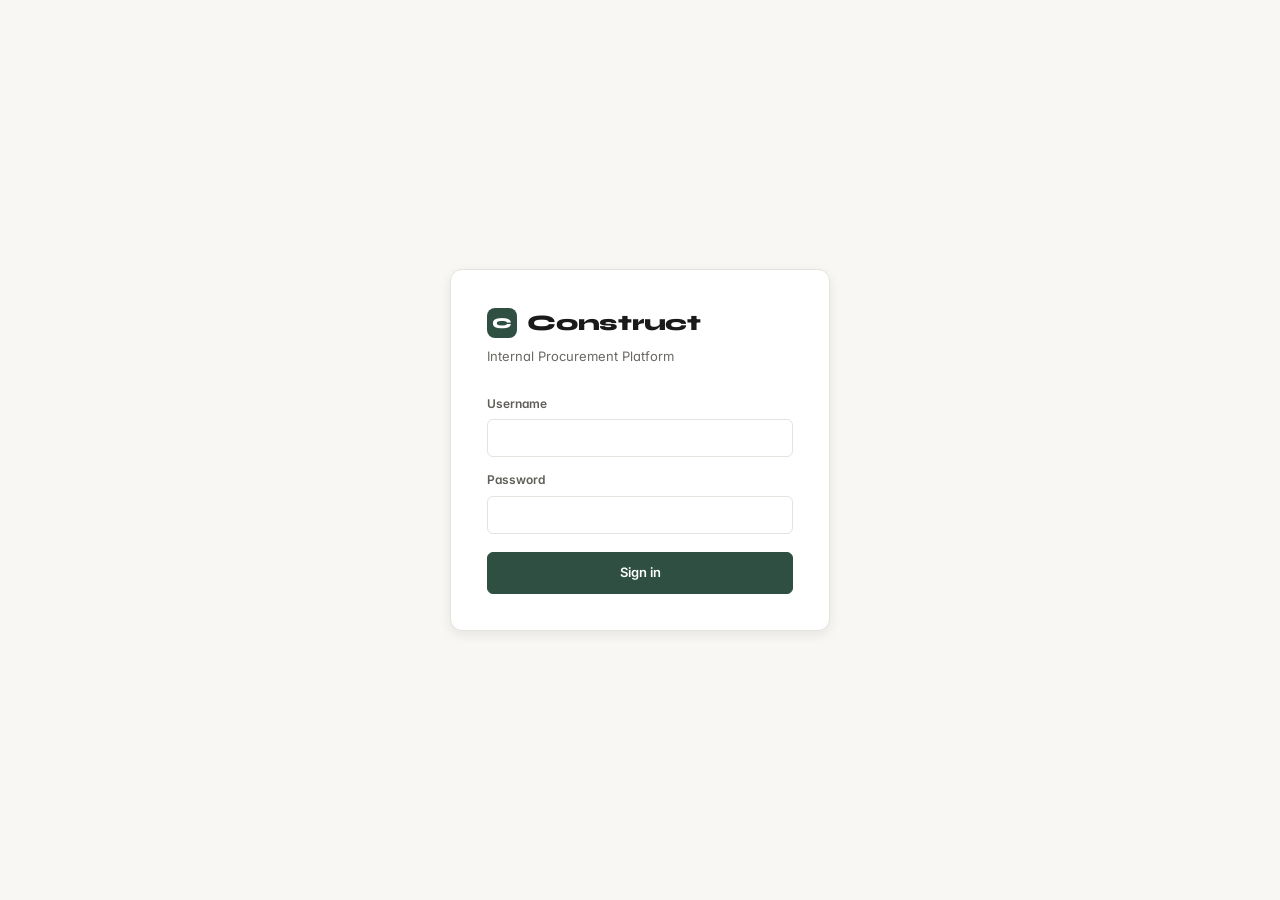
==== commit e1c87fe2: "Projects, dashboard, users, approvals, tasks and sign-in: shared components, labelled forms, phone l" ====
--- a/index.html
+++ b/index.html
@@ -17,31 +17,31 @@
 <body>
 
     <div class="page-body">
-        <div class="main-content" style="flex:1">
-            <h1>Projects</h1>
-            <div style="display:flex;gap:10px;margin-bottom:16px;align-items:center;justify-content:space-between">
-                <div style="display:flex;gap:10px;align-items:center">
-                    <select id="filter-status" onchange="loadProjects()" style="padding:7px 12px;border:1px solid var(--border);border-radius:6px;font-family:inherit;font-size:13px;background:var(--bg);color:var(--text-primary)">
-                        <option value="">All Status</option>
-                        <option value="Active">Active</option>
-                        <option value="On Hold">On Hold</option>
-                        <option value="Completed">Completed</option>
-                    </select>
-                    <select id="filter-priority" onchange="loadProjects()" style="padding:7px 12px;border:1px solid var(--border);border-radius:6px;font-family:inherit;font-size:13px;background:var(--bg);color:var(--text-primary)">
-                        <option value="">All Priority</option>
-                        <option value="High">High</option>
-                        <option value="Medium">Medium</option>
-                        <option value="Low">Low</option>
-                    </select>
-                    <select id="sort-projects" onchange="loadProjects()" style="padding:7px 12px;border:1px solid var(--border);border-radius:6px;font-family:inherit;font-size:13px;background:var(--bg);color:var(--text-primary)">
-                        <option value="">Sort: Default</option>
-                        <option value="priority-high">Priority: High First</option>
-                        <option value="priority-low">Priority: Low First</option>
-                        <option value="name">Name A-Z</option>
-                        <option value="budget-high">Budget: High First</option>
-                    </select>
-                </div>
-                <button class="add-btn" id="add-btn">+ New Project</button>
+        <div class="main-content">
+            <div class="page-header">
+                <h1>Projects</h1>
+                <button class="add-btn" id="add-btn">+ New project</button>
+            </div>
+            <div class="filter-bar">
+                <select id="filter-status" onchange="loadProjects()" aria-label="Filter by status">
+                    <option value="">All statuses</option>
+                    <option value="Active">Active</option>
+                    <option value="On Hold">On hold</option>
+                    <option value="Completed">Completed</option>
+                </select>
+                <select id="filter-priority" onchange="loadProjects()" aria-label="Filter by priority">
+                    <option value="">All priorities</option>
+                    <option value="High">High</option>
+                    <option value="Medium">Medium</option>
+                    <option value="Low">Low</option>
+                </select>
+                <select id="sort-projects" onchange="loadProjects()" aria-label="Sort projects">
+                    <option value="">Sort: default</option>
+                    <option value="priority-high">Priority: high first</option>
+                    <option value="priority-low">Priority: low first</option>
+                    <option value="name">Name A–Z</option>
+                    <option value="budget-high">Budget: high first</option>
+                </select>
             </div>
             <div id="projects-container"></div>
         </div>
@@ -52,40 +52,36 @@
         <div class="modal" style="width:620px;max-width:95vw">
             <h2 id="modal-title">New Project</h2>
             
-            <div style="display:grid;grid-template-columns:1fr 1fr;gap:10px">
-                <input type="text" id="proj-name" placeholder="Project name">
-                <input type="text" id="proj-clientName" placeholder="Client name">
-                <input type="text" id="proj-location" placeholder="Site location">
-                <div style="display:flex;gap:8px">
-                    <select id="proj-status" style="flex:1">
-                        <option value="">Status</option>
-                        <option value="Active">Active</option>
-                        <option value="On Hold">On Hold</option>
-                        <option value="Completed">Completed</option>
-                    </select>
-                    <select id="proj-priority" style="flex:1">
-                        <option value="">Priority</option>
-                        <option value="High">High</option>
-                        <option value="Medium">Medium</option>
-                        <option value="Low">Low</option>
-                    </select>
+            <div class="form-grid">
+                <label class="field"><span class="field-label">Project name</span><input type="text" id="proj-name" placeholder="e.g. HTC office fit-out"></label>
+                <label class="field"><span class="field-label">Client</span><input type="text" id="proj-clientName" placeholder="Client name"></label>
+                <label class="field"><span class="field-label">Site location</span><input type="text" id="proj-location" placeholder="e.g. Whitefield, Bengaluru"></label>
+                <div class="form-grid-2">
+                    <label class="field"><span class="field-label">Status</span>
+                        <select id="proj-status">
+                            <option value="">Not set</option>
+                            <option value="Active">Active</option>
+                            <option value="On Hold">On hold</option>
+                            <option value="Completed">Completed</option>
+                        </select>
+                    </label>
+                    <label class="field"><span class="field-label">Priority</span>
+                        <select id="proj-priority">
+                            <option value="">Not set</option>
+                            <option value="High">High</option>
+                            <option value="Medium">Medium</option>
+                            <option value="Low">Low</option>
+                        </select>
+                    </label>
                 </div>
-                <div style="position:relative">
-                    <span style="position:absolute;left:10px;top:50%;transform:translateY(-50%);color:var(--text-muted);font-size:13px;pointer-events:none">₹</span>
-                    <input type="number" id="proj-budget" placeholder="Budget" style="padding-left:24px;width:100%">
-                </div>
-                <div style="position:relative">
-                    <input type="number" id="proj-sft" placeholder="Area" style="padding-right:36px;width:100%">
-                    <span style="position:absolute;right:10px;top:50%;transform:translateY(-50%);color:var(--text-muted);font-size:12px;pointer-events:none">sqft</span>
-                </div>
-                <div style="display:flex;flex-direction:column;gap:4px">
-                    <label style="font-size:11px;color:var(--text-muted);font-weight:600;text-transform:uppercase;letter-spacing:0.06em">Start Date</label>
-                    <input type="date" id="proj-startDate">
-                </div>
-                <div style="display:flex;flex-direction:column;gap:4px">
-                    <label style="font-size:11px;color:var(--text-muted);font-weight:600;text-transform:uppercase;letter-spacing:0.06em">End Date</label>
-                    <input type="date" id="proj-endDate">
-                </div>
+                <label class="field"><span class="field-label">Budget</span>
+                    <span class="input-affix"><span class="affix-left">₹</span><input type="number" id="proj-budget" inputmode="decimal" placeholder="0" style="padding-left:26px;width:100%"></span>
+                </label>
+                <label class="field"><span class="field-label">Area</span>
+                    <span class="input-affix"><input type="number" id="proj-sft" inputmode="decimal" placeholder="0" style="padding-right:44px;width:100%"><span class="affix-right">sqft</span></span>
+                </label>
+                <label class="field"><span class="field-label">Start date</span><input type="date" id="proj-startDate"></label>
+                <label class="field"><span class="field-label">End date</span><input type="date" id="proj-endDate"></label>
             </div>
     
             <div class="modal-buttons" style="margin-top:16px">
@@ -100,7 +96,7 @@
     <div class="modal-overlay" id="access-modal">
         <div class="modal" style="width:420px">
             <h2>Manage Access</h2>
-            <p style="font-size:12.5px;color:var(--text-muted);margin-top:-6px">Who can see and work on this project.</p>
+            <p class="text-13 text-muted">Who can see and work on this project.</p>
             <div id="access-user-list" style="max-height:320px;overflow-y:auto;display:flex;flex-direction:column;gap:6px"></div>
             <div class="modal-buttons">
                 <button id="access-modal-close">Done</button>
@@ -115,15 +111,15 @@
         document.getElementById('add-btn').style.display = isAdmin() ? '' : 'none';
 
         const statusColors = {
-            'Active': '#4ecb71',
-            'On Hold': '#f0a050',
-            'Completed': '#8892a4'
+            'Active': '#355E45',
+            'On Hold': '#7A5C22',
+            'Completed': '#6B6963'
         };
 
         const priorityColors = {
-            'High': '#e05252',
-            'Medium': '#f0a050',
-            'Low': '#4ecb71'
+            'High': '#B3362B',
+            'Medium': '#7A5C22',
+            'Low': '#355E45'
         };
 
         async function loadProjects() {
@@ -146,7 +142,9 @@
     container.innerHTML = '';
 
     if (projects.length === 0) {
-        container.innerHTML = '<p style="color:var(--text-muted);padding:20px">No projects yet.</p>';
+        container.innerHTML = (statusFilter || priorityFilter)
+            ? '<div class="empty-state card"><strong>No projects match these filters</strong>Change the status or priority filter to see more.</div>'
+            : '<div class="empty-state card"><strong>No projects yet</strong>Create a project to start measuring rooms and building its BOQ.</div>';
         return;
     }
 
@@ -172,61 +170,42 @@
 
         // render card
         let card = document.createElement('div');
-        card.style.cssText = `background:var(--surface);border:1px solid var(--border);border-radius:10px;padding:20px 24px;margin-bottom:10px;display:flex;align-items:center;justify-content:space-between;transition:all 0.2s;`;
+        card.className = 'project-card card';
+        let safeName = (project.name || '').replace(/\\/g, '\\\\').replace(/'/g, "\\'").replace(/"/g, '&quot;');
+        let statusBadge = project.status ? `<span class="badge" style="color:${statusColors[project.status] || 'var(--text-secondary)'};background:${(statusColors[project.status] || '#6B6963')}1A">${escapeHtml(project.status)}</span>` : '';
+        let priorityBadge = project.priority ? `<span class="badge" style="color:${priorityColors[project.priority] || 'var(--text-secondary)'};background:${(priorityColors[project.priority] || '#6B6963')}1A">${escapeHtml(project.priority)} priority</span>` : '';
+        let facts = [];
+        if (project.squareFootage) facts.push(['Area', Number(project.squareFootage).toLocaleString('en-IN') + ' sqft']);
+        if (project.budget && !isVisualizer()) facts.push(['Budget', formatINR(project.budget)]);
+        if (project.startDate) facts.push(['Timeline', project.startDate + ' – ' + (project.endDate || 'open')]);
         card.innerHTML = `
-    <div style="flex:1;cursor:pointer" onclick="selectProject(${project.id}, '${project.name}')">
-        <div style="display:flex;align-items:baseline;gap:10px;margin-bottom:8px">
-            <div style="font-size:17px;font-weight:700;color:var(--text-primary);font-family:'Syne',sans-serif">${project.name}</div>
-            ${project.clientName ? `<div style="font-size:13px;color:var(--text-muted)">${project.clientName}</div>` : ''}
-        </div>
-
-        <div style="display:flex;gap:6px;align-items:center;margin-bottom:10px;flex-wrap:wrap">
-            <span style="font-size:11px;color:${statusColors[project.status] || 'var(--text-muted)'};background:${statusColors[project.status] || 'var(--text-muted)'}18;padding:3px 8px;border-radius:4px;font-weight:600">${project.status || '—'}</span>
-            <span style="font-size:11px;color:${priorityColors[project.priority] || 'var(--text-muted)'};background:${priorityColors[project.priority] || 'var(--text-muted)'}18;padding:3px 8px;border-radius:4px;font-weight:600">${project.priority || '—'} Priority</span>
-            ${project.location ? `<span style="font-size:12px;color:var(--text-muted)">· ${project.location}</span>` : ''}
-        </div>
-
-        <div style="display:flex;gap:24px;margin-bottom:12px">
-            ${project.squareFootage ? `
-                <div>
-                    <div style="font-size:10px;font-weight:600;color:var(--text-muted);text-transform:uppercase;letter-spacing:0.06em;margin-bottom:2px">Area</div>
-                    <div style="font-size:13.5px;font-weight:600;color:var(--text-primary)">${Number(project.squareFootage).toLocaleString('en-IN')} sqft</div>
-                </div>` : ''}
-            ${project.budget && !isVisualizer() ? `
-                <div>
-                    <div style="font-size:10px;font-weight:600;color:var(--text-muted);text-transform:uppercase;letter-spacing:0.06em;margin-bottom:2px">Budget</div>
-                    <div style="font-size:13.5px;font-weight:600;color:var(--text-primary)">₹${Number(project.budget).toLocaleString('en-IN')}</div>
-                </div>` : ''}
-            ${project.startDate ? `
-                <div>
-                    <div style="font-size:10px;font-weight:600;color:var(--text-muted);text-transform:uppercase;letter-spacing:0.06em;margin-bottom:2px">Timeline</div>
-                    <div style="font-size:13.5px;font-weight:600;color:var(--text-primary)">${project.startDate} → ${project.endDate || '?'}</div>
-                </div>` : ''}
-        </div>
-
-        <div style="display:flex;align-items:center;gap:10px">
-            <div style="flex:1;height:3px;background:var(--border);border-radius:99px;overflow:hidden">
-                <div style="height:100%;width:${progress}%;background:var(--accent);border-radius:99px;transition:width 0.3s"></div>
-            </div>
-            <span style="font-size:11.5px;color:var(--text-muted);white-space:nowrap;font-weight:500">${confirmedCatsCount}/${totalCats} confirmed</span>
-        </div>
-    </div>
-
-    <div style="display:flex;gap:8px;align-items:center;margin-left:20px;flex-shrink:0">
-        <button onclick="event.stopPropagation(); viewBOQ(${project.id}, '${project.name}')"
-            style="padding:8px 16px;border-radius:6px;border:1px solid var(--border);background:transparent;color:var(--text-secondary);font-size:12.5px;font-weight:500;cursor:pointer;font-family:inherit;transition:all 0.15s;white-space:nowrap"
-            onmouseover="this.style.borderColor='var(--accent)';this.style.color='var(--accent)'"
-            onmouseout="this.style.borderColor='var(--border)';this.style.color='var(--text-secondary)'">
-            View BOQ
-        </button>
+    <div class="project-main" onclick="selectProject(${project.id}, '${safeName}')" aria-label="Open ${escapeHtml(project.name)}">
+        <div class="project-title-row">
+            <h2 class="project-name">${escapeHtml(project.name)}</h2>
+            ${project.clientName ? `<span class="text-13 text-muted">${escapeHtml(project.clientName)}</span>` : ''}
+        </div>
+        ${(statusBadge || priorityBadge || project.location) ? `
+        <div class="row" style="gap:6px;flex-wrap:wrap;margin-bottom:12px">
+            ${statusBadge}${priorityBadge}
+            ${project.location ? `<span class="text-12 text-muted">${escapeHtml(project.location)}</span>` : ''}
+        </div>` : ''}
+        ${facts.length ? `
+        <dl class="project-facts">
+            ${facts.map(([k, v]) => `<div><dt>${k}</dt><dd>${v}</dd></div>`).join('')}
+        </dl>` : ''}
+        <div class="project-progress">
+            ${totalCats > 0 ? `
+            <div class="progress-track" role="progressbar" aria-valuemin="0" aria-valuemax="${totalCats}" aria-valuenow="${confirmedCatsCount}" aria-label="BOQ categories confirmed"><div style="width:${progress}%"></div></div>
+            <span class="text-12 text-secondary tnum">${confirmedCatsCount} of ${totalCats} categories confirmed</span>
+            ` : `<span class="text-12 text-muted">No BOQ items yet</span>`}
+        </div>
+    </div>
+
+    <div class="project-actions">
+        <button class="btn btn-secondary" onclick="event.stopPropagation(); viewBOQ(${project.id}, '${safeName}')">View BOQ</button>
         ${isAdmin() ? `
-        <button onclick="event.stopPropagation(); openAccessModal(${project.id}, '${(project.name || '').replace(/'/g, "\\'")}')"
-            style="padding:8px 16px;border-radius:6px;border:1px solid var(--border);background:transparent;color:var(--text-secondary);font-size:12.5px;font-weight:500;cursor:pointer;font-family:inherit;transition:all 0.15s;white-space:nowrap"
-            onmouseover="this.style.borderColor='var(--accent)';this.style.color='var(--accent)'"
-            onmouseout="this.style.borderColor='var(--border)';this.style.color='var(--text-secondary)'">
-            Manage Access
-        </button>` : ''}
-        <button class="dots-btn" onclick="event.stopPropagation(); editProject(${project.id})">⋮</button>
+        <button class="btn btn-secondary" onclick="event.stopPropagation(); openAccessModal(${project.id}, '${safeName}')">Manage access</button>` : ''}
+        <button aria-label="Edit project" title="Edit project" class="dots-btn" onclick="event.stopPropagation(); editProject(${project.id})"><svg class="ic" width="18" height="18" viewBox="0 0 24 24" fill="none" stroke="currentColor" stroke-width="2" stroke-linecap="round" stroke-linejoin="round" aria-hidden="true"><circle cx="12" cy="5" r="1"/><circle cx="12" cy="12" r="1"/><circle cx="12" cy="19" r="1"/></svg></button>
     </div>
 `;
         container.appendChild(card);
@@ -265,7 +244,7 @@
                 <label class="checkbox-item" style="cursor:pointer">
                     <input type="checkbox" data-username="${u.username}" ${assigned.has(u.username) ? 'checked' : ''}
                         onchange="toggleAccess(${projectId}, '${u.username}', this.checked)">
-                    <span>${u.username} <span style="color:var(--text-muted);font-size:11px">(${u.role})</span></span>
+                    <span>${u.username} <span style="color:var(--text-muted);font-size:12px">(${u.role})</span></span>
                 </label>
             `).join('') || '<p style="color:var(--text-muted);font-size:13px">No other users yet.</p>';
         }
--- a/styles.css
+++ b/styles.css
@@ -440,6 +440,7 @@
     .hover-danger:hover { color: var(--destructive) !important; border-color: var(--destructive) !important; }
     .hover-raise:hover { border-color: var(--border-strong) !important; box-shadow: var(--shadow-md); }
     .hover-bg:hover { background: var(--surface-raised) !important; }
+    .hover-text:hover { color: var(--text-primary) !important; }
     .link-btn:hover { color: var(--accent-hover); text-decoration: underline; }
 }
 
@@ -525,6 +526,100 @@
 
 /* Money and quantities read right-aligned */
 .num, td.num, th.num { text-align: right; font-variant-numeric: tabular-nums; }
+
+/* Compact inputs inside table cells */
+.cell-input {
+    padding: 5px 8px !important;
+    min-height: 30px;
+    border: 1px solid var(--border);
+    border-radius: var(--radius-sm);
+    background: var(--surface);
+    font-size: var(--fs-13);
+    font-variant-numeric: tabular-nums;
+}
+.num .cell-input, input[type=number].cell-input { text-align: right; }
+.cell-input.is-staged { border-color: var(--info); background: var(--info-soft); }
+
+/* Inline-editable text that looks like plain text until focused */
+.ghost-input {
+    display: block;
+    width: 160px;
+    margin-top: 4px;
+    padding: 3px 6px !important;
+    min-height: 0;
+    border: 1px solid transparent !important;
+    border-radius: var(--radius-sm);
+    background: transparent;
+    font-size: var(--fs-12);
+    color: var(--text-secondary);
+    transition: border-color var(--dur-fast) ease, background-color var(--dur-fast) ease;
+}
+.ghost-input:hover { border-color: var(--border) !important; }
+.ghost-input:focus { border-color: var(--accent) !important; background: var(--surface); color: var(--text-primary); }
+td > .ghost-input:only-child { font-size: var(--fs-13); }
+
+.list-table tr.row-pending td { background: var(--warning-soft); }
+.list-table tr.row-staged td { background: var(--info-soft); }
+
+.section-title { font-size: var(--fs-14); font-weight: 600; color: var(--text-secondary); margin: 24px 0 10px; }
+.section-title:first-child { margin-top: 0; }
+
+/* ===== Forms in modals ===== */
+.form-grid { display: grid; grid-template-columns: 1fr 1fr; gap: 12px; }
+.form-grid-2 { display: grid; grid-template-columns: 1fr 1fr; gap: 12px; }
+.input-affix { position: relative; display: block; }
+.affix-left, .affix-right {
+    position: absolute; top: 50%; transform: translateY(-50%);
+    color: var(--text-muted); font-size: var(--fs-13); pointer-events: none;
+}
+.affix-left { left: 12px; }
+.affix-right { right: 12px; }
+@media (max-width: 767px) { .form-grid { grid-template-columns: 1fr; } }
+
+/* ===== Projects list ===== */
+.filter-bar { display: flex; gap: 8px; flex-wrap: wrap; margin-bottom: 16px; }
+.project-card {
+    display: flex; align-items: center; justify-content: space-between; gap: 20px;
+    padding: 18px 20px; margin-bottom: 10px;
+    transition: border-color var(--dur-fast) ease, box-shadow var(--dur-base) var(--ease-out);
+}
+.project-main { flex: 1; min-width: 0; cursor: pointer; border-radius: var(--radius-md); }
+.project-title-row { display: flex; align-items: baseline; gap: 10px; flex-wrap: wrap; margin-bottom: 8px; }
+.project-name { font-family: var(--font-display); font-size: var(--fs-16); font-weight: 700; }
+.project-facts { display: flex; gap: 24px; flex-wrap: wrap; margin-bottom: 12px; }
+.project-facts dt { font-size: var(--fs-12); color: var(--text-muted); font-weight: 500; }
+.project-facts dd { font-size: var(--fs-14); font-weight: 600; font-variant-numeric: tabular-nums; }
+.project-progress { display: flex; align-items: center; gap: 10px; }
+.progress-track { flex: 1; max-width: 320px; height: 4px; background: var(--surface-sunken); border-radius: 99px; overflow: hidden; }
+.progress-track > div { height: 100%; background: var(--accent); border-radius: 99px; }
+.project-actions { display: flex; gap: 8px; align-items: center; flex-shrink: 0; }
+@media (hover: hover) and (pointer: fine) {
+    .project-card:hover { border-color: var(--border-strong); box-shadow: var(--shadow-md); }
+}
+@media (max-width: 767px) {
+    .project-card { flex-direction: column; align-items: stretch; gap: 14px; padding: 16px; }
+    .project-actions { justify-content: flex-start; flex-wrap: wrap; }
+    .project-actions .dots-btn { margin-left: auto; }
+    .filter-bar select { flex: 1 1 140px; }
+}
+
+.approval-head {
+    display: flex; align-items: center; justify-content: space-between; gap: 12px; flex-wrap: wrap;
+    padding: 14px 16px; background: var(--bg); border-bottom: 1px solid var(--border);
+}
+
+/* ===== Sign in ===== */
+.login-body { display: flex; align-items: center; justify-content: center; min-height: 100vh; min-height: 100dvh; padding: 16px; }
+.login-card {
+    width: 100%; max-width: 380px; padding: 36px;
+    background: var(--surface); border: 1px solid var(--border);
+    border-radius: var(--radius-xl); box-shadow: var(--shadow-md);
+}
+.login-brand { display: flex; align-items: center; gap: 10px; }
+.login-brand .sb-logo-text { font-size: 22px; }
+.login-sub { font-size: var(--fs-13); color: var(--text-muted); margin: 6px 0 28px; }
+.login-error { font-size: var(--fs-13); color: var(--destructive); }
+@media (max-width: 767px) { .login-card { padding: 28px 20px; } }
 
 /* ===== Badges ===== */
 .badge {
@@ -645,6 +740,16 @@
 .modal-close {
     margin-left: auto;
 }
+.modal-buttons .add-btn, .modal-buttons [id$="-confirm"], .modal-buttons [id$="-save"], .modal-buttons [id$="-apply-btn"] {
+    background: var(--accent); border-color: var(--accent); color: #fff; font-weight: 600;
+}
+@media (hover: hover) and (pointer: fine) {
+    .modal-buttons .add-btn:hover, .modal-buttons [id$="-confirm"]:hover, .modal-buttons [id$="-save"]:hover, .modal-buttons [id$="-apply-btn"]:hover {
+        background: var(--accent-hover); border-color: var(--accent-hover);
+    }
+}
+.project-head { margin-bottom: 20px; padding-bottom: 16px; border-bottom: 1px solid var(--border); }
+.project-head h1 { margin-bottom: 2px; }
 
 /* ===== Confirm / prompt dialog (ui.js) ===== */
 .ui-dialog .modal { width: 420px; gap: 8px; }
@@ -829,6 +934,16 @@
     font-weight: 600;
     box-shadow: var(--shadow-sm);
 }
+
+/* ===== Compare tray (products) ===== */
+.compare-tray {
+    position: fixed; bottom: 0; left: 0; right: 0; z-index: 500;
+    display: flex; align-items: center; gap: 12px;
+    padding: 12px 24px calc(12px + env(safe-area-inset-bottom));
+    background: var(--surface); border-top: 1px solid var(--border);
+    box-shadow: 0 -4px 20px rgba(26, 26, 26, 0.08);
+}
+.compare-tray > div { display: flex; gap: 8px; flex: 1; overflow-x: auto; min-width: 0; }
 
 /* ===== Thumbnails ===== */
 .list-thumb { width: 40px; height: 40px; border-radius: var(--radius-sm); object-fit: cover; }
@@ -888,6 +1003,70 @@
 .boq-table th, .boq-table td { white-space: nowrap; }
 #summary-tfoot tr td, #category-tfoot tr td { padding: 12px 16px; font-size: var(--fs-13); color: var(--text-secondary); }
 
+/* BOQ header + import mapping */
+.boq-actions { margin-left: auto; flex-wrap: wrap; }
+.btn.is-confirmed { background: var(--success-soft); color: var(--success); border-color: var(--success-soft); }
+.map-grid { display: grid; grid-template-columns: 140px 1fr; gap: 8px 12px; align-items: center; margin-bottom: 12px; font-size: var(--fs-13); }
+.map-grid select { width: 100%; }
+@media (max-width: 767px) { .map-grid { grid-template-columns: 1fr; gap: 4px; } .map-grid select { margin-bottom: 8px; } .boq-actions { margin-left: 0; } }
+
+/* ===== Project: floor plan + room detail ===== */
+.totals-bar { display: flex; flex-wrap: wrap; gap: 12px 24px; padding: 4px 0 14px; margin-bottom: 14px; border-bottom: 1px solid var(--border); }
+.total-field { display: flex; align-items: center; gap: 8px; }
+.floor-toolbar { display: flex; align-items: center; justify-content: space-between; gap: 12px; flex-wrap: wrap; margin-bottom: 16px; }
+.layout-split { display: flex; gap: 16px; height: calc(100vh - 260px); min-height: 420px; }
+.layout-drawing { flex: 1; min-width: 0; border: 1px solid var(--border); border-radius: var(--radius-lg); position: relative; overflow: hidden; background: var(--surface); }
+.layout-rooms { width: 300px; flex-shrink: 0; overflow-y: auto; display: flex; flex-direction: column; gap: 8px; }
+
+.room-header {
+    display: flex; align-items: center; gap: 16px;
+    min-height: 60px; padding: 8px 20px;
+    background: var(--surface); border-bottom: 1px solid var(--border);
+}
+.room-title { display: flex; align-items: center; gap: 8px; min-width: 0; }
+.room-name { font-family: var(--font-display); font-size: var(--fs-16); font-weight: 700; white-space: nowrap; overflow: hidden; text-overflow: ellipsis; }
+.room-divider { width: 1px; height: 28px; background: var(--border); flex-shrink: 0; }
+.room-dims { display: flex; align-items: center; gap: 16px; flex: 1; }
+.dim-field { display: flex; align-items: center; gap: 6px; }
+.dim-label { font-size: var(--fs-12); font-weight: 600; color: var(--text-secondary); }
+.dim-unit { font-size: var(--fs-12); color: var(--text-muted); }
+.dim-input {
+    width: 84px; padding: 6px 8px !important; text-align: center;
+    font-size: var(--fs-13); font-weight: 600; background: var(--surface);
+}
+.room-stats { display: flex; align-items: center; gap: 20px; }
+.room-stat { display: flex; flex-direction: column; gap: 1px; }
+.room-stat-label { font-size: var(--fs-12); color: var(--text-muted); font-weight: 500; }
+.room-stat-value { font-size: var(--fs-14); font-weight: 700; color: var(--text-primary); font-variant-numeric: tabular-nums; }
+.room-grid {
+    display: grid; grid-template-columns: minmax(0, 1fr) 300px 260px; gap: 10px;
+    padding: 12px; height: calc(100vh - 68px); background: var(--bg);
+}
+.room-grid > * { min-height: 0; }
+
+@media (max-width: 1100px) {
+    .room-header { flex-wrap: wrap; }
+    .room-grid { grid-template-columns: minmax(0, 1fr) 280px; height: auto; }
+    .room-grid > :first-child { grid-row: span 2; min-height: 480px; }
+}
+
+@media (max-width: 767px) {
+    .layout-split { flex-direction: column; height: auto; min-height: 0; }
+    .layout-drawing { height: 60vh; min-height: 320px; flex: none; }
+    .layout-rooms { width: 100%; overflow: visible; }
+
+    .room-header { padding: 10px 12px; gap: 10px 12px; }
+    .room-title { flex-basis: 100%; }
+    .room-divider { display: none; }
+    .room-dims { flex-basis: 100%; gap: 8px; justify-content: space-between; }
+    .dim-field { flex: 1; min-width: 0; }
+    .dim-input { width: 100%; min-height: 44px; font-size: 16px; }
+    .room-stats { flex: 1; gap: 16px; }
+    .room-delete { margin-left: auto; }
+    .room-grid { grid-template-columns: 1fr; height: auto; padding: 10px; }
+    .room-grid > :first-child { grid-row: auto; min-height: 300px; }
+}
+
 /* ===== Small text helpers (replace repeated inline styles) ===== */
 .text-muted { color: var(--text-muted); }
 .text-secondary { color: var(--text-secondary); }
@@ -915,6 +1094,10 @@
     position: absolute; width: 1px; height: 1px; padding: 0; margin: -1px;
     overflow: hidden; clip: rect(0, 0, 0, 0); white-space: nowrap; border: 0;
 }
+
+/* Disclosure chevron */
+.chev { display: inline-flex; transition: transform var(--dur-base) var(--ease-out); }
+.chev.open { transform: rotate(180deg); }
 
 /* Inline SVG icons from ui.js */
 .ic { width: 16px; height: 16px; flex-shrink: 0; display: inline-block; vertical-align: -3px; }
@@ -1058,15 +1241,17 @@
         top: 0; left: 0; bottom: 0;
         width: min(280px, 82vw);
         transform: translateX(-100%);
-        transition: transform var(--dur-slow) var(--ease-drawer);
-        box-shadow: var(--shadow-lg);
+        transition: transform var(--dur-slow) var(--ease-drawer), box-shadow var(--dur-slow) ease;
+        box-shadow: none;
         padding-top: env(safe-area-inset-top);
+        visibility: hidden;
     }
     .sb-sidebar.collapsed .sb-logo-text,
     .sb-sidebar.collapsed .sb-nav-label,
     .sb-sidebar.collapsed .sb-cart-badge { display: revert; }
     .sb-sidebar.collapsed .sb-nav-link { justify-content: flex-start; padding: 8px 10px; }
-    .sb-sidebar.drawer-open { transform: translateX(0); }
+    .sb-sidebar.drawer-open { transform: translateX(0); box-shadow: var(--shadow-lg); visibility: visible; }
+    .sb-sidebar:not(.drawer-open) { transition: transform var(--dur-slow) var(--ease-drawer), visibility 0s linear var(--dur-slow); }
     .sb-collapse-btn { display: none; }
     .sb-nav-link { min-height: 44px; }
 
@@ -1092,14 +1277,21 @@
         border-bottom: 1px solid var(--border);
         padding: 10px 16px;
         flex-direction: row;
-        flex-wrap: wrap;
+        flex-wrap: nowrap;
         align-items: center;
-        gap: 8px;
+        gap: 6px;
         overflow-x: auto;
+        scrollbar-width: none;
     }
+    .sidebar::-webkit-scrollbar { display: none; }
+    .sidebar:has(#filter-tabs), .sidebar:has(#category-nav) { flex-wrap: wrap; }
+    .sidebar .boq-nav-btn { white-space: nowrap; min-height: 40px; }
+    .sidebar [style*="margin-top:auto"] { margin-top: 0 !important; padding-top: 0 !important; border-top: none !important; }
+    .totals-bar .total-field { flex: 1 1 140px; }
+    .totals-bar .dim-input { width: 100%; }
     .sidebar > * { flex-shrink: 0; }
     .sidebar .boq-nav-btn { width: auto; }
-    .sidebar .add-btn, .sidebar .catalog-btn { width: auto !important; margin-top: 0 !important; }
+    .sidebar .add-btn, .sidebar .catalog-btn, .sidebar .btn-block { width: auto !important; margin-top: 0 !important; }
     .sidebar #filter-tabs { width: 100%; grid-template-columns: repeat(auto-fill, minmax(96px, 1fr)) !important; margin-top: 4px !important; }
 
     .main-content { padding: 16px 16px 40px; }
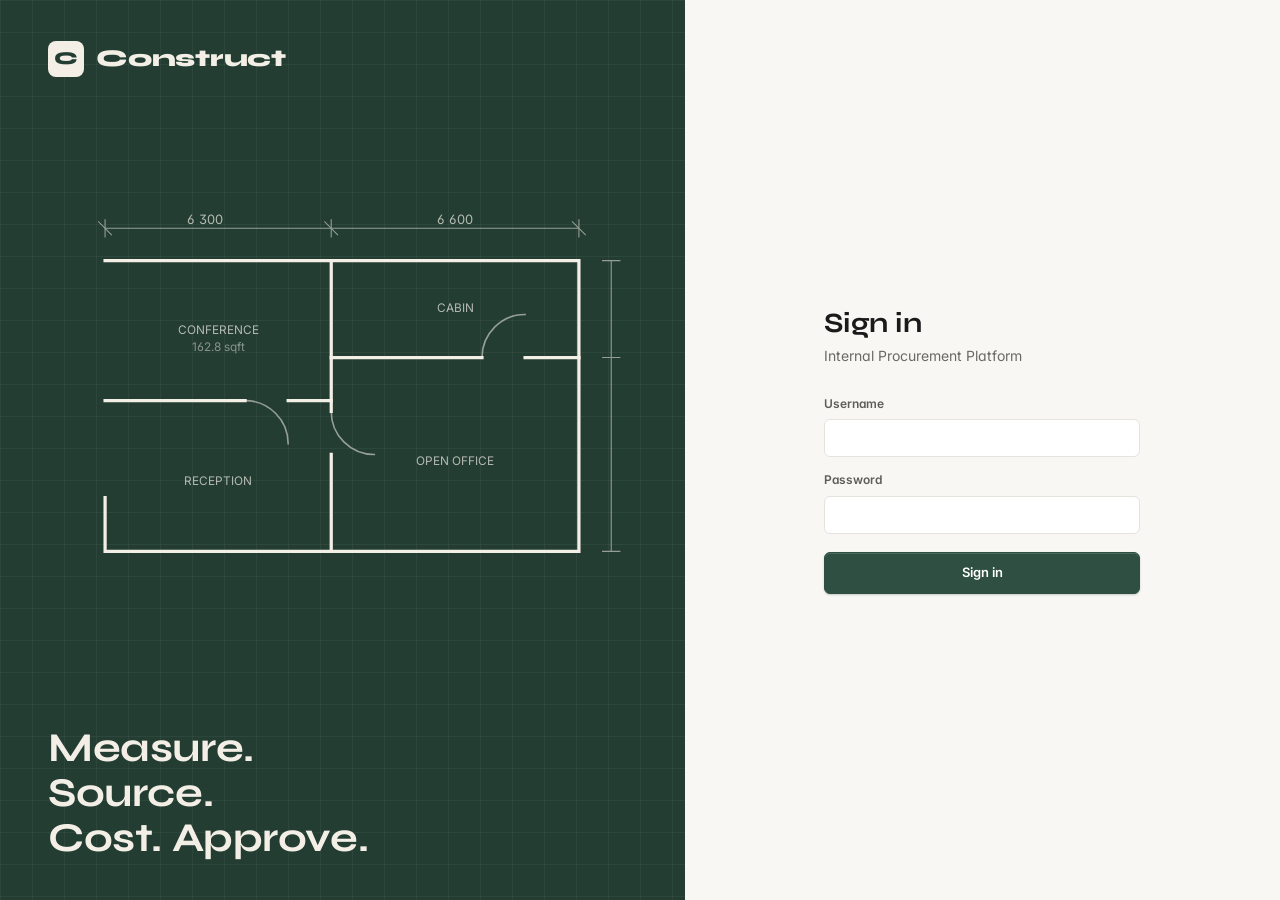
==== commit 9745e8b5: "Amplify the Warm Studio look: green rail with user chip, split sign-in with drawn floor plan, green " ====
--- a/index.html
+++ b/index.html
@@ -43,7 +43,7 @@
                     <option value="budget-high">Budget: high first</option>
                 </select>
             </div>
-            <div id="projects-container"></div>
+            <div id="projects-container"><div class="skeleton card" role="status" aria-label="Loading"><div class="skel-row"><span class="skel" style="width:62%"></span><span class="skel skel-sm" style="width:28%"></span></div><div class="skel-row"><span class="skel" style="width:48%"></span><span class="skel skel-sm" style="width:22%"></span></div><div class="skel-row"><span class="skel" style="width:56%"></span><span class="skel skel-sm" style="width:30%"></span></div></div></div>
         </div>
     </div>
 
@@ -226,7 +226,7 @@
 
         async function openAccessModal(projectId, projectName) {
             let listEl = document.getElementById('access-user-list');
-            listEl.innerHTML = '<p style="color:var(--text-muted);font-size:13px">Loading...</p>';
+            listEl.innerHTML = skeleton(3);
             document.getElementById('access-modal').classList.add('open');
 
             let [usersRes, assignedRes] = await Promise.all([
--- a/styles.css
+++ b/styles.css
@@ -29,6 +29,14 @@
     --accent-soft: #E6ECE8;
     --accent-glow: rgba(46, 79, 66, 0.12);
 
+    /* Shell: the brand green owns the navigation rail */
+    --shell: #233D33;
+    --shell-active: rgba(255, 255, 255, 0.1);
+    --shell-hover: rgba(255, 255, 255, 0.06);
+    --shell-line: rgba(255, 255, 255, 0.1);
+    --shell-text: #B9C7BF;
+    --shell-text-strong: #F3EFE6;
+
     /* Status */
     --destructive: #B3362B;
     --destructive-hover: #962C23;
@@ -118,7 +126,7 @@
 
 h1 {
     font-family: var(--font-display);
-    font-size: var(--fs-20);
+    font-size: var(--fs-24);
     font-weight: 700;
     letter-spacing: -0.01em;
     line-height: 1.25;
@@ -192,8 +200,8 @@
     flex-shrink: 0;
     height: 100vh;
     height: 100dvh;
-    background: var(--surface);
-    border-right: 1px solid var(--border);
+    background: var(--shell);
+    color: var(--shell-text);
     display: flex;
     flex-direction: column;
     overflow: hidden;
@@ -204,8 +212,7 @@
 
 .sb-sidebar-header {
     display: flex; align-items: center; gap: 10px;
-    padding: 16px 14px; height: 60px;
-    border-bottom: 1px solid var(--border); flex-shrink: 0;
+    padding: 18px 16px 14px; flex-shrink: 0;
 }
 .sb-brand {
     display: flex; align-items: center; gap: 10px;
@@ -213,57 +220,85 @@
     border-radius: var(--radius-md);
     min-width: 0;
 }
+.sb-sidebar .sb-brand { color: var(--shell-text-strong); }
 .sb-logo-mark {
     width: 30px; height: 30px; flex-shrink: 0;
     background: var(--accent); border-radius: 8px;
     display: flex; align-items: center; justify-content: center;
     color: #fff; font-family: var(--font-display); font-weight: 800; font-size: 15px;
 }
+.sb-sidebar .sb-logo-mark { background: var(--shell-text-strong); color: var(--shell); }
 .sb-logo-text {
-    font-family: var(--font-display); font-weight: 800; font-size: 17px;
+    font-family: var(--font-display); font-weight: 800; font-size: 18px;
     letter-spacing: -0.01em; white-space: nowrap;
 }
 .sb-sidebar.collapsed .sb-logo-text { display: none; }
-
-.sb-nav { flex: 1; overflow-y: auto; padding: 10px; display: flex; flex-direction: column; gap: 2px; }
+.sb-sidebar.collapsed .sb-sidebar-header { justify-content: center; padding-inline: 0; }
+
+.sb-nav { flex: 1; overflow-y: auto; padding: 8px 10px; display: flex; flex-direction: column; gap: 2px; }
 .sb-nav-link {
+    position: relative;
     display: flex; align-items: center; gap: 12px;
-    min-height: 38px; padding: 8px 10px; border-radius: var(--radius-md);
-    color: var(--text-secondary); text-decoration: none;
+    min-height: 40px; padding: 8px 12px; border-radius: var(--radius-md);
+    color: var(--shell-text); text-decoration: none;
     font-size: var(--fs-14); font-weight: 500;
     white-space: nowrap; overflow: hidden;
     border: none; background: none; cursor: pointer; width: 100%; text-align: left;
     font-family: inherit;
     transition: background-color var(--dur-fast) ease, color var(--dur-fast) ease;
 }
-.sb-nav-link.active { background: var(--accent-soft); color: var(--accent); font-weight: 600; }
-.sb-nav-link svg { flex-shrink: 0; width: 18px; height: 18px; }
+.sb-nav-link.active { background: var(--shell-active); color: var(--shell-text-strong); font-weight: 600; }
+.sb-nav-link.active::before {
+    content: ""; position: absolute; left: 0; top: 10px; bottom: 10px; width: 3px;
+    border-radius: 0 3px 3px 0; background: var(--shell-text-strong);
+}
+.sb-nav-link svg { flex-shrink: 0; width: 18px; height: 18px; opacity: 0.85; }
+.sb-nav-link.active svg { opacity: 1; }
 .sb-sidebar.collapsed .sb-nav-link { justify-content: center; padding: 8px; }
 .sb-nav-label { flex: 1; }
 .sb-sidebar.collapsed .sb-nav-label { display: none; }
 .sb-cart-badge {
-    background: var(--accent); color: #fff; font-size: var(--fs-12); font-weight: 600;
-    border-radius: 99px; padding: 0 7px; min-width: 20px; text-align: center; line-height: 20px;
+    background: var(--shell-text-strong); color: var(--shell); font-size: var(--fs-12); font-weight: 700;
+    border-radius: 99px; padding: 0 7px; min-width: 22px; text-align: center; line-height: 20px;
     flex-shrink: 0;
 }
-.sb-cart-badge[data-count="0"] { background: var(--surface-sunken); color: var(--text-muted); }
+.sb-cart-badge[data-count="0"] { background: var(--shell-active); color: var(--shell-text); }
+.sb-cart-badge.bump { animation: badge-bump 360ms var(--ease-out); }
+@keyframes badge-bump { 40% { transform: scale(1.18); } }
 .sb-sidebar.collapsed .sb-cart-badge { display: none; }
 
 .sb-sidebar-footer {
-    border-top: 1px solid var(--border); padding: 10px; flex-shrink: 0;
-    display: flex; flex-direction: column; gap: 2px;
-}
+    border-top: 1px solid var(--shell-line); padding: 10px; flex-shrink: 0;
+    display: flex; flex-direction: column; gap: 4px;
+}
+.sb-user {
+    display: flex; align-items: center; gap: 10px;
+    padding: 8px 10px; min-width: 0;
+}
+.sb-avatar {
+    width: 30px; height: 30px; border-radius: 50%; flex-shrink: 0;
+    background: var(--shell-active); color: var(--shell-text-strong);
+    display: flex; align-items: center; justify-content: center;
+    font-size: var(--fs-13); font-weight: 700; text-transform: uppercase;
+}
+.sb-user-text { min-width: 0; line-height: 1.25; }
+.sb-user-name { display: block; color: var(--shell-text-strong); font-size: var(--fs-13); font-weight: 600; white-space: nowrap; overflow: hidden; text-overflow: ellipsis; }
+.sb-user-role { display: block; color: var(--shell-text); font-size: var(--fs-12); text-transform: capitalize; }
+.sb-sidebar.collapsed .sb-user { justify-content: center; padding-inline: 0; }
+.sb-sidebar.collapsed .sb-user-text { display: none; }
+.sb-footer-row { display: flex; align-items: center; gap: 4px; }
+.sb-footer-row .sb-nav-link { flex: 1; }
+.sb-sidebar.collapsed .sb-footer-row { flex-direction: column; }
 .sb-collapse-btn {
     display: flex; align-items: center; justify-content: center;
-    width: 28px; height: 28px; border-radius: var(--radius-md);
-    border: 1px solid var(--border); background: var(--surface);
-    color: var(--text-muted); cursor: pointer; flex-shrink: 0;
-    margin-left: auto;
-    transition: color var(--dur-fast) ease, border-color var(--dur-fast) ease;
+    width: 32px; height: 32px; border-radius: var(--radius-md);
+    border: none; background: transparent;
+    color: var(--shell-text); cursor: pointer; flex-shrink: 0;
+    transition: color var(--dur-fast) ease, background-color var(--dur-fast) ease;
 }
 .sb-collapse-btn svg { transition: transform var(--dur-base) var(--ease-out); }
-.sb-sidebar.collapsed .sb-collapse-btn { margin: 0 auto; }
 .sb-sidebar.collapsed .sb-collapse-btn svg { transform: rotate(180deg); }
+.sb-sidebar :focus-visible { outline-color: var(--shell-text-strong); }
 
 .sb-main-wrapper { flex: 1; min-width: 0; height: 100vh; height: 100dvh; overflow-y: auto; }
 .sb-main-wrapper > .page-body { min-height: 100%; }
@@ -356,6 +391,7 @@
     background: var(--accent);
     color: #fff;
     border-color: var(--accent);
+    box-shadow: inset 0 1px 0 rgba(255, 255, 255, 0.14), 0 1px 2px rgba(35, 61, 51, 0.24);
 }
 label.add-btn { cursor: pointer; }
 .catalog-btn { display: flex; width: 100%; margin-top: 10px; }
@@ -414,9 +450,9 @@
 
 /* Hover only where a real pointer exists, so taps on site don't leave stuck states */
 @media (hover: hover) and (pointer: fine) {
-    .sb-nav-link:hover { background: var(--surface-raised); color: var(--text-primary); }
-    .sb-nav-link.active:hover { background: var(--accent-soft); color: var(--accent); }
-    .sb-collapse-btn:hover { color: var(--text-primary); border-color: var(--border-strong); }
+    .sb-nav-link:hover { background: var(--shell-hover); color: var(--shell-text-strong); }
+    .sb-nav-link.active:hover { background: var(--shell-active); }
+    .sb-collapse-btn:hover { color: var(--shell-text-strong); background: var(--shell-hover); }
     .back-btn:hover { color: var(--accent); background: var(--accent-soft); }
     .btn-primary:hover, .add-btn:hover, .catalog-btn:hover, .nav-btn.active:hover, .nav-btn.cart-btn:hover {
         background: var(--accent-hover); border-color: var(--accent-hover);
@@ -463,6 +499,7 @@
     background: var(--surface);
     border: 1px solid var(--border);
     border-radius: var(--radius-lg);
+    box-shadow: var(--shadow-sm);
 }
 
 .category-grid {
@@ -609,17 +646,87 @@
 }
 
 /* ===== Sign in ===== */
-.login-body { display: flex; align-items: center; justify-content: center; min-height: 100vh; min-height: 100dvh; padding: 16px; }
+.login-body {
+    display: grid; grid-template-columns: minmax(0, 1.15fr) minmax(380px, 1fr);
+    min-height: 100vh; min-height: 100dvh;
+    background: var(--bg);
+}
+.login-art {
+    position: relative; overflow: hidden;
+    background: var(--shell); color: var(--shell-text-strong);
+    display: flex; flex-direction: column; justify-content: space-between;
+    padding: 40px 48px;
+}
+.login-art::after {
+    /* faint drafting grid, only on this panel */
+    content: ""; position: absolute; inset: 0; pointer-events: none;
+    background-image: linear-gradient(rgba(243,239,230,.05) 1px, transparent 1px), linear-gradient(90deg, rgba(243,239,230,.05) 1px, transparent 1px);
+    background-size: 32px 32px;
+}
+.login-art-brand { display: flex; align-items: center; gap: 12px; position: relative; z-index: 1; }
+.login-art-brand .sb-logo-mark { background: var(--shell-text-strong); color: var(--shell); width: 36px; height: 36px; font-size: 18px; }
+.login-art-brand .sb-logo-text { font-size: 24px; }
+.login-plan { width: min(100%, 560px); align-self: center; color: var(--shell-text-strong); position: relative; z-index: 1; }
+.plan-walls path, .plan-doors path, .plan-dims path { stroke-dasharray: 1200; stroke-dashoffset: 0; }
+.plan-dims, .plan-doors { opacity: 0.55; }
+.plan-labels { opacity: 0.7; }
+.login-art-line {
+    position: relative; z-index: 1;
+    font-family: var(--font-display); font-weight: 700; font-size: clamp(28px, 3.2vw, 44px);
+    line-height: 1.1; letter-spacing: -0.01em; max-width: 12ch; text-wrap: balance;
+}
+@media (prefers-reduced-motion: no-preference) {
+    .plan-walls path { animation: plan-draw 1.6s var(--ease-in-out) both; }
+    .plan-doors path, .plan-dims path { animation: plan-draw 1.2s var(--ease-out) 0.9s both; }
+    .plan-labels { animation: plan-fade 0.6s ease 1.6s both; }
+    .login-card { animation: card-in 0.5s var(--ease-out) 0.15s both; }
+}
+@keyframes plan-draw { from { stroke-dashoffset: 1200; } }
+@keyframes plan-fade { from { opacity: 0; } }
+@keyframes card-in { from { opacity: 0; transform: translateY(8px); } }
+
 .login-card {
-    width: 100%; max-width: 380px; padding: 36px;
-    background: var(--surface); border: 1px solid var(--border);
-    border-radius: var(--radius-xl); box-shadow: var(--shadow-md);
-}
-.login-brand { display: flex; align-items: center; gap: 10px; }
+    align-self: center; justify-self: center;
+    width: 100%; max-width: 380px; padding: 40px 32px;
+}
+.login-brand { display: none; align-items: center; gap: 10px; margin-bottom: 28px; }
 .login-brand .sb-logo-text { font-size: 22px; }
-.login-sub { font-size: var(--fs-13); color: var(--text-muted); margin: 6px 0 28px; }
+.login-title { font-size: var(--fs-28); margin-bottom: 4px; }
+.login-sub { font-size: var(--fs-14); color: var(--text-muted); margin: 0 0 28px; }
 .login-error { font-size: var(--fs-13); color: var(--destructive); }
-@media (max-width: 767px) { .login-card { padding: 28px 20px; } }
+@media (max-width: 900px) {
+    .login-body { grid-template-columns: 1fr; }
+    .login-art { display: none; }
+    .login-brand { display: flex; }
+    .login-card { padding: 32px 20px; }
+}
+
+/* ===== Loading skeletons ===== */
+.skeleton { display: flex; flex-direction: column; gap: 14px; padding: 16px; }
+.skeleton.card { padding: 20px; }
+.skel-row { display: flex; flex-direction: column; gap: 7px; }
+.skel {
+    display: block; height: 12px; border-radius: 4px;
+    background: linear-gradient(90deg, var(--surface-sunken) 0%, var(--surface-raised) 50%, var(--surface-sunken) 100%);
+    background-size: 200% 100%;
+    animation: skel-shimmer 1.2s linear infinite;
+}
+.skel-sm { height: 9px; opacity: 0.7; }
+@keyframes skel-shimmer { from { background-position: 100% 0; } to { background-position: -100% 0; } }
+@media (prefers-reduced-motion: reduce) { .skel { animation: none; } }
+
+/* ===== Page transitions (same-origin navigations, where supported) ===== */
+@view-transition { navigation: auto; }
+.sb-sidebar { view-transition-name: app-rail; }
+.sb-mobile-bar { view-transition-name: app-bar; }
+::view-transition-old(root) { animation: vt-out 120ms ease both; }
+::view-transition-new(root) { animation: vt-in 200ms var(--ease-out) both; }
+@keyframes vt-out { to { opacity: 0; } }
+@keyframes vt-in { from { opacity: 0; transform: translateY(4px); } }
+::view-transition-group(app-rail), ::view-transition-group(app-bar) { animation: none; }
+@media (prefers-reduced-motion: reduce) {
+    ::view-transition-old(root), ::view-transition-new(root) { animation: none; }
+}
 
 /* ===== Badges ===== */
 .badge {
@@ -648,6 +755,13 @@
     font-size: var(--fs-13);
 }
 .empty-state svg { width: 28px; height: 28px; color: var(--text-faint); }
+.empty-state:not(:has(svg))::before {
+    content: ""; width: 40px; height: 40px; margin-bottom: 4px;
+    border-radius: 12px; background-color: var(--accent-soft);
+    -webkit-mask: none;
+    background-image: url("data:image/svg+xml,%3Csvg xmlns='http://www.w3.org/2000/svg' width='20' height='20' viewBox='0 0 24 24' fill='none' stroke='%232E4F42' stroke-width='2' stroke-linecap='round' stroke-linejoin='round'%3E%3Cpath d='M3 3h18v18H3z'/%3E%3Cpath d='M3 9h6v12M15 3v6h6'/%3E%3C/svg%3E");
+    background-repeat: no-repeat; background-position: center;
+}
 .empty-state strong { color: var(--text-primary); font-size: var(--fs-14); font-weight: 600; }
 
 /* ===== Modal ===== */
@@ -772,6 +886,14 @@
     padding: 4px;
     z-index: 50;
     transform-origin: top right;
+}
+.menu.open, #add-menu-dropdown.open {
+    opacity: 1;
+    transform: scale(1);
+    transition: opacity var(--dur-fast) var(--ease-out), transform var(--dur-fast) var(--ease-out);
+}
+@starting-style {
+    .menu.open, #add-menu-dropdown.open { opacity: 0; transform: scale(0.97); }
 }
 .menu-item, .dropdown-item {
     display: flex; align-items: center; gap: 8px;
@@ -1221,13 +1343,15 @@
         height: var(--mobile-bar-h);
         padding: 0 12px;
         padding-top: env(safe-area-inset-top);
-        background: var(--surface);
-        border-bottom: 1px solid var(--border);
+        background: var(--shell);
+        color: var(--shell-text-strong);
         flex-shrink: 0;
         position: relative;
         z-index: 150;
     }
-    .sb-mobile-bar .icon-btn { width: 40px; height: 40px; color: var(--text-primary); }
+    .sb-mobile-bar .icon-btn { width: 40px; height: 40px; color: var(--shell-text-strong); }
+    .sb-mobile-bar .sb-brand { color: var(--shell-text-strong); }
+    .sb-mobile-bar .sb-logo-mark { background: var(--shell-text-strong); color: var(--shell); }
     .sb-mobile-bar .sb-logo-mark { width: 28px; height: 28px; font-size: 14px; }
     .sb-mobile-title {
         font-weight: 600; font-size: var(--fs-14);
@@ -1248,11 +1372,14 @@
     }
     .sb-sidebar.collapsed .sb-logo-text,
     .sb-sidebar.collapsed .sb-nav-label,
-    .sb-sidebar.collapsed .sb-cart-badge { display: revert; }
+    .sb-sidebar.collapsed .sb-cart-badge,
+    .sb-sidebar.collapsed .sb-user-text { display: revert; }
+    .sb-sidebar.collapsed .sb-user, .sb-sidebar.collapsed .sb-sidebar-header { justify-content: flex-start; padding-inline: 10px; }
     .sb-sidebar.collapsed .sb-nav-link { justify-content: flex-start; padding: 8px 10px; }
     .sb-sidebar.drawer-open { transform: translateX(0); box-shadow: var(--shadow-lg); visibility: visible; }
     .sb-sidebar:not(.drawer-open) { transition: transform var(--dur-slow) var(--ease-drawer), visibility 0s linear var(--dur-slow); }
     .sb-collapse-btn { display: none; }
+    .sb-sidebar .sb-footer-row { flex-direction: row; }
     .sb-nav-link { min-height: 44px; }
 
     .sb-scrim {
@@ -1295,7 +1422,7 @@
     .sidebar #filter-tabs { width: 100%; grid-template-columns: repeat(auto-fill, minmax(96px, 1fr)) !important; margin-top: 4px !important; }
 
     .main-content { padding: 16px 16px 40px; }
-    .main-content h1 { font-size: var(--fs-20); }
+    .main-content h1 { font-size: 22px; }
     .page-header { margin-bottom: 16px; }
     .search-box { max-width: none; flex-basis: 100%; }
 
